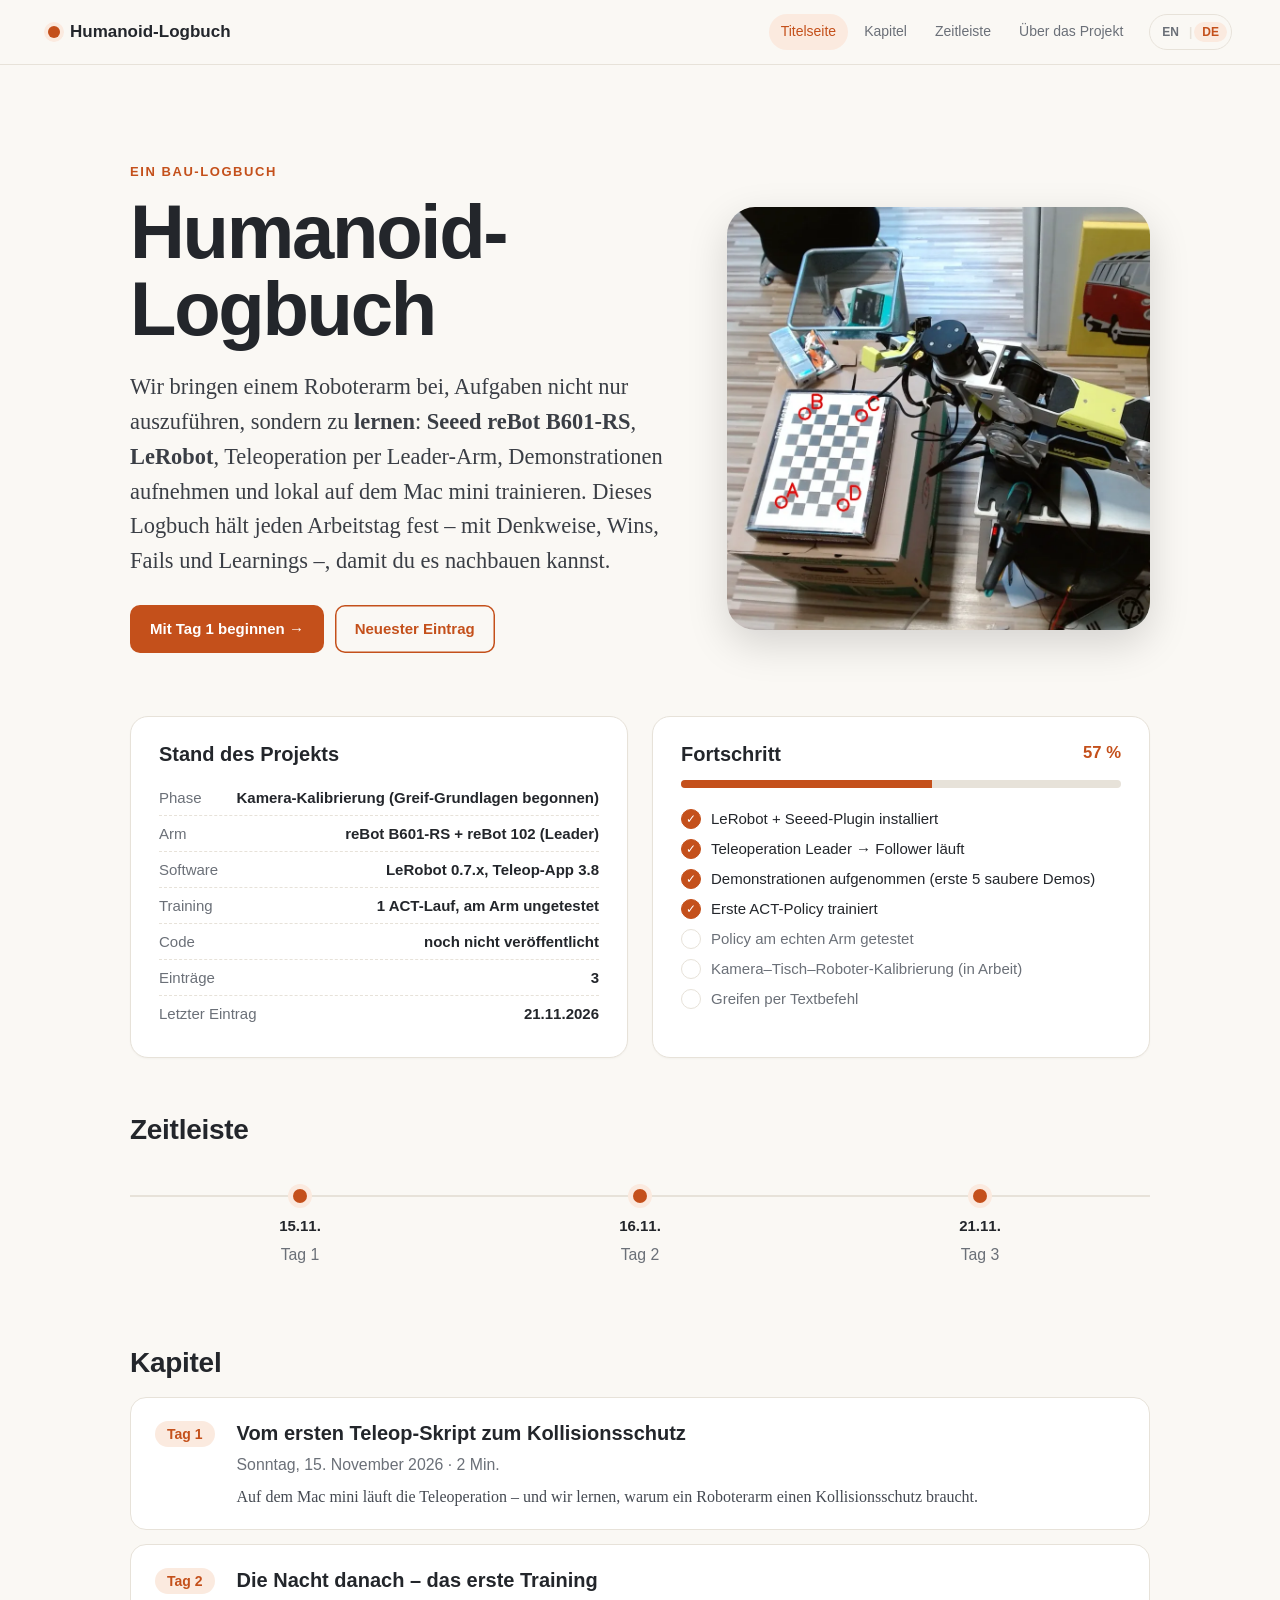
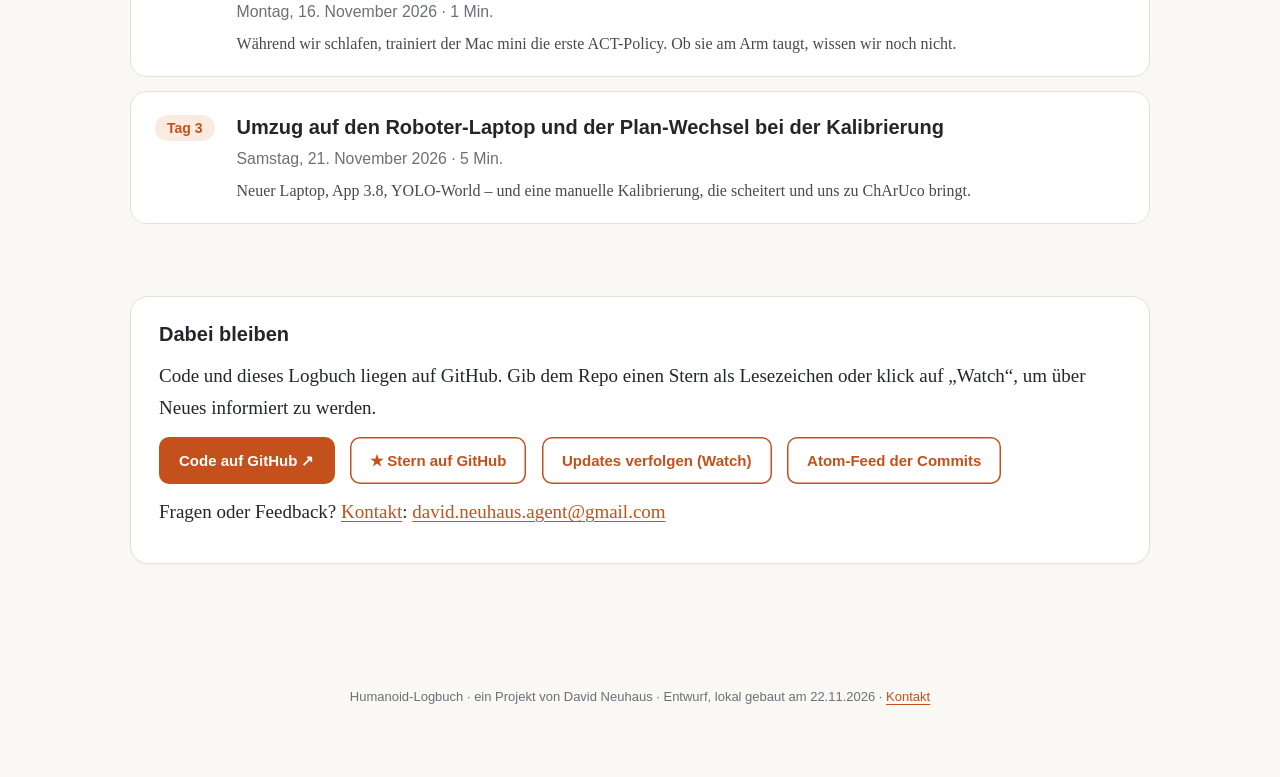
==== site/de/index.html @ b83b1837 "Go live: show repo link" ====
<!doctype html><html lang="de"><head><meta charset="utf-8"><meta name="viewport" content="width=device-width,initial-scale=1">
<title>Humanoid-Logbuch</title><meta name="description" content="Wir bringen einem Roboterarm bei, Aufgaben nicht nur auszuführen, sondern zu **lernen**: **Seeed reBot B601-RS**, **LeRobot**, Teleoperation per Leader-Arm, Demonstrationen aufnehmen und lokal auf dem Mac mini trainieren. Dieses Logbuch hält jeden Arbeitstag fest – mit Denkweise, Wins, Fails und Learnings –, damit du es nachbauen kannst."><link rel="stylesheet" href="../assets/style.css"></head>
<body><header class="top"><a class="brand" href="index.html"><span class="dot"></span>Humanoid-Logbuch</a><nav><a href="index.html" class=on>Titelseite</a><a href="index.html#kapitel">Kapitel</a><a href="index.html#zeitleiste">Zeitleiste</a><a href="about.html">Über das Projekt</a><span class="lang"><a href="../index.html" hreflang="en" lang="en">EN</a><i>|</i><a href="index.html" class=on hreflang="de" lang="de">DE</a></span></nav></header>
<main><section class="cover"><div class="cover-text"><p class="kicker">Ein Bau-Logbuch</p><h1>Humanoid-Logbuch</h1><p class="lede">Wir bringen einem Roboterarm bei, Aufgaben nicht nur auszuführen, sondern zu <strong>lernen</strong>: <strong>Seeed reBot B601-RS</strong>, <strong>LeRobot</strong>, Teleoperation per Leader-Arm, Demonstrationen aufnehmen und lokal auf dem Mac mini trainieren. Dieses Logbuch hält jeden Arbeitstag fest – mit Denkweise, Wins, Fails und Learnings –, damit du es nachbauen kannst.</p><p class="cta"><a class="btn" href="tag/2026-11-15.html">Mit Tag 1 beginnen →</a> <a class="btn ghost" href="tag/2026-11-21.html">Neuester Eintrag</a></p></div><div class="cover-img"><img src="../media/cover.webp" alt=""></div></section>
<section class="wrap"><div class="grid2"><div class="card stand"><h2>Stand des Projekts</h2><ul class="facts"><li><span>Phase</span><strong>Kamera-Kalibrierung (Greif-Grundlagen begonnen)</strong></li><li><span>Arm</span><strong>reBot B601-RS + reBot 102 (Leader)</strong></li><li><span>Software</span><strong>LeRobot 0.7.x, Teleop-App 3.8</strong></li><li><span>Training</span><strong>1 ACT-Lauf, am Arm ungetestet</strong></li><li><span>Code</span><strong>noch nicht veröffentlicht</strong></li><li><span>Einträge</span><strong>3</strong></li><li><span>Letzter Eintrag</span><strong>21.11.2026</strong></li></ul></div>
<div class="card"><h2>Fortschritt <small>57 %</small></h2><div class="bar"><i style="width:57%"></i></div><ul class="ms"><li class="done"><span class="chk">✓</span>LeRobot + Seeed-Plugin installiert</li><li class="done"><span class="chk">✓</span>Teleoperation Leader → Follower läuft</li><li class="done"><span class="chk">✓</span>Demonstrationen aufgenommen (erste 5 saubere Demos)</li><li class="done"><span class="chk">✓</span>Erste ACT-Policy trainiert</li><li class=""><span class="chk"></span>Policy am echten Arm getestet</li><li class=""><span class="chk"></span>Kamera–Tisch–Roboter-Kalibrierung (in Arbeit)</li><li class=""><span class="chk"></span>Greifen per Textbefehl</li></ul></div></div>
<h2 id="zeitleiste" class="sh">Zeitleiste</h2><div class="timeline"><a class="node" href="tag/2026-11-15.html"><span class="d"></span><b>15.11.</b><small>Tag 1</small></a><a class="node" href="tag/2026-11-16.html"><span class="d"></span><b>16.11.</b><small>Tag 2</small></a><a class="node" href="tag/2026-11-21.html"><span class="d"></span><b>21.11.</b><small>Tag 3</small></a></div>
<h2 id="kapitel" class="sh">Kapitel</h2><ol class="chapters"><li><a href="tag/2026-11-15.html"><span class="no">Tag 1</span><span class="ct"><strong>Vom ersten Teleop-Skript zum Kollisionsschutz</strong><small>Sonntag, 15. November 2026 · 2 Min.</small><span class="sum">Auf dem Mac mini läuft die Teleoperation – und wir lernen, warum ein Roboterarm einen Kollisionsschutz braucht.</span></span></a></li><li><a href="tag/2026-11-16.html"><span class="no">Tag 2</span><span class="ct"><strong>Die Nacht danach – das erste Training</strong><small>Montag, 16. November 2026 · 1 Min.</small><span class="sum">Während wir schlafen, trainiert der Mac mini die erste ACT-Policy. Ob sie am Arm taugt, wissen wir noch nicht.</span></span></a></li><li><a href="tag/2026-11-21.html"><span class="no">Tag 3</span><span class="ct"><strong>Umzug auf den Roboter-Laptop und der Plan-Wechsel bei der Kalibrierung</strong><small>Samstag, 21. November 2026 · 5 Min.</small><span class="sum">Neuer Laptop, App 3.8, YOLO-World – und eine manuelle Kalibrierung, die scheitert und uns zu ChArUco bringt.</span></span></a></li></ol></section></main>
<section class="wrap follow"><div class="card"><h2>Dabei bleiben</h2><p>Code und dieses Logbuch liegen auf GitHub. Gib dem Repo einen Stern als Lesezeichen oder klick auf „Watch“, um über Neues informiert zu werden.</p><p class="code-links"><a class="btn" href="https://github.com/davidneuhaus/rebot-B601-RS">Code auf GitHub ↗</a> <a class="btn ghost" href="https://github.com/davidneuhaus/rebot-B601-RS/stargazers">★ Stern auf GitHub</a> <a class="btn ghost" href="https://github.com/davidneuhaus/rebot-B601-RS/subscription">Updates verfolgen (Watch)</a> <a class="btn ghost" href="https://github.com/davidneuhaus/rebot-B601-RS/commits/main.atom">Atom-Feed der Commits</a></p><p class="contact">Fragen oder Feedback? <a href="mailto:david.neuhaus.agent@gmail.com">Kontakt</a>: <a href="mailto:david.neuhaus.agent@gmail.com">david.neuhaus.agent@gmail.com</a></p></div></section>
<footer><p>Humanoid-Logbuch · ein Projekt von David Neuhaus · Entwurf, lokal gebaut am 22.11.2026 · <a href="mailto:david.neuhaus.agent@gmail.com">Kontakt</a></p></footer>
<script src="../assets/app.js"></script></body></html>
---- site/assets/style.css ----
:root{--bg:#faf8f4;--paper:#fff;--ink:#23262b;--mute:#6b7078;--line:#e7e2d9;--accent:#c4501b;--accent2:#fbeadf;--serif:Charter,"Bitstream Charter","Sitka Text",Cambria,"Iowan Old Style",Georgia,serif;--sans:-apple-system,BlinkMacSystemFont,"Segoe UI",Inter,Roboto,"Helvetica Neue",Arial,sans-serif;--mono:ui-monospace,SFMono-Regular,Menlo,Consolas,monospace}
*{box-sizing:border-box}html{scroll-behavior:smooth}
body{margin:0;background:var(--bg);color:var(--ink);font:19px/1.7 var(--serif);-webkit-font-smoothing:antialiased}
a{color:var(--accent);text-underline-offset:3px}
h1,h2,h3,.kicker,nav,.btn,small,.meta{font-family:var(--sans)}
.top{position:sticky;top:0;z-index:5;display:flex;justify-content:space-between;align-items:center;gap:16px;flex-wrap:wrap;padding:14px clamp(16px,4vw,48px);background:rgba(250,248,244,.9);backdrop-filter:blur(8px);border-bottom:1px solid var(--line)}
.brand{font:700 17px var(--sans);color:var(--ink);text-decoration:none;display:flex;align-items:center;gap:10px}
.dot{width:12px;height:12px;border-radius:50%;background:var(--accent);box-shadow:0 0 0 4px var(--accent2)}
.top nav{display:flex;gap:4px;flex-wrap:wrap}.top nav a{font-size:14px;color:var(--mute);text-decoration:none;padding:6px 12px;border-radius:99px}
.top nav a:hover,.top nav a.on{background:var(--accent2);color:var(--accent)}
.kicker{font-size:13px;letter-spacing:.12em;text-transform:uppercase;color:var(--accent);font-weight:600;margin:0 0 10px}
.lede{font-size:1.18em;color:#3a3e45;line-height:1.55}
.btn{display:inline-block;background:var(--accent);color:#fff;text-decoration:none;font-weight:600;font-size:15px;padding:11px 20px;border-radius:10px;margin:4px 6px 4px 0;transition:transform .15s}
.btn:hover{transform:translateY(-1px)}.btn.ghost{background:transparent;color:var(--accent);box-shadow:inset 0 0 0 1.5px var(--accent)}
.cover{max-width:1100px;margin:0 auto;padding:clamp(40px,8vw,96px) clamp(16px,4vw,40px) 40px;display:grid;grid-template-columns:1.3fr 1fr;gap:48px;align-items:center}
.cover h1{font-size:clamp(42px,7vw,76px);line-height:1.02;margin:0 0 20px;letter-spacing:-.03em}
.cover-art{color:var(--accent);background:var(--accent2);border-radius:28px;aspect-ratio:1;display:grid;place-items:center;padding:12%}.cover-art svg{width:100%}
.cover-img img{width:100%;border-radius:28px;display:block}
.wrap{max-width:1100px;margin:0 auto;padding:0 clamp(16px,4vw,40px) 40px}.narrow{max-width:740px}
.grid2{display:grid;grid-template-columns:1fr 1fr;gap:24px}
.card{background:var(--paper);border:1px solid var(--line);border-radius:18px;padding:26px 28px;box-shadow:0 1px 2px rgba(0,0,0,.03)}
.card h2{font:700 20px var(--sans);margin:0 0 14px;display:flex;justify-content:space-between}.card h2 small{color:var(--accent)}
.facts{list-style:none;margin:0;padding:0}.facts li{display:flex;justify-content:space-between;gap:16px;padding:9px 0;border-bottom:1px dashed var(--line);font:15px var(--sans)}.facts li:last-child{border:0}.facts span{color:var(--mute)}
.bar{height:8px;background:var(--line);border-radius:9px;overflow:hidden}.bar i{display:block;height:100%;background:var(--accent)}
.ms{list-style:none;padding:0;margin:16px 0 0;font:15px var(--sans)}.ms li{display:flex;gap:10px;align-items:center;padding:5px 0;color:var(--mute)}.ms li.done{color:var(--ink)}
.chk{width:20px;height:20px;border-radius:50%;border:1.5px solid var(--line);display:grid;place-items:center;font-size:12px;color:#fff;flex:none}.done .chk{background:var(--accent);border-color:var(--accent)}
.sh{font:700 28px var(--sans);letter-spacing:-.01em;margin:56px 0 18px}
.timeline{display:flex;gap:0;overflow-x:auto;padding:12px 0 20px;position:relative}
.node{flex:1 0 110px;text-align:center;text-decoration:none;color:var(--ink);position:relative;font-family:var(--sans)}
.node:before{content:"";position:absolute;top:19px;left:0;right:0;height:2px;background:var(--line)}
.node .d{display:block;width:14px;height:14px;border-radius:50%;background:var(--accent);margin:13px auto 10px;position:relative;box-shadow:0 0 0 5px var(--accent2)}
.node b{display:block;font-size:15px}.node small{color:var(--mute)}
.chapters{list-style:none;padding:0;margin:0;display:grid;gap:14px}
.chapters a{display:flex;gap:22px;align-items:flex-start;background:var(--paper);border:1px solid var(--line);border-radius:16px;padding:20px 24px;text-decoration:none;color:var(--ink);transition:.15s}
.chapters a:hover{border-color:var(--accent);transform:translateX(3px)}
.no{font:700 14px var(--sans);color:var(--accent);background:var(--accent2);padding:5px 12px;border-radius:99px;white-space:nowrap;margin-top:3px}
.ct{display:block}.ct strong{font:700 20px var(--sans)}.ct small{display:block;color:var(--mute);margin:2px 0 6px}.sum{display:block;color:#454a52;font-size:16px;line-height:1.5}
.tag{font:600 11px var(--sans);text-transform:uppercase;letter-spacing:.08em;background:#fff3c4;color:#8a6a00;padding:2px 8px;border-radius:6px;margin-left:10px;font-style:normal;vertical-align:middle}
.entry{max-width:740px;margin:0 auto;padding:clamp(32px,6vw,72px) clamp(16px,4vw,24px) 40px}
.entry-head h1{font-size:clamp(32px,5vw,48px);line-height:1.1;letter-spacing:-.02em;margin:0 0 14px}
.meta{color:var(--mute);font-size:14px}
.ph-banner{background:#fff3c4;border:1px solid #ecd98a;color:#6e5500;border-radius:12px;padding:12px 16px;font:14px var(--sans);margin:16px 0}
.sec{margin-top:44px}.sec h2{font:700 22px var(--sans);display:flex;align-items:center;gap:12px;margin:0 0 12px;padding-bottom:10px;border-bottom:2px solid var(--line)}
.ico{display:grid;place-items:center;width:34px;height:34px;border-radius:10px;background:var(--accent2);font-size:16px;font-family:var(--mono);color:var(--accent)}
.sec-wins h2{border-color:#bfe3c8}.sec-wins .ico{background:#e2f4e7}.sec-fails h2{border-color:#f2c4c0}.sec-fails .ico{background:#fbe5e3}
.sec ul,.sec ol{padding-left:1.3em}.sec li{margin:.3em 0}
blockquote{margin:1.2em 0;padding:.2em 1.2em;border-left:4px solid var(--accent);background:var(--accent2);border-radius:0 12px 12px 0}
code{font:.85em var(--mono);background:#f0ece4;padding:2px 6px;border-radius:5px}
figure{margin:1.8em -60px;text-align:center}figure img,figure video{width:100%;display:block;border-radius:14px;background:#eee;box-shadow:0 8px 28px rgba(0,0,0,.1)}
figcaption{font:italic 14px/1.4 var(--sans);color:var(--mute);margin-top:10px;padding:0 60px}
.pager{display:grid;grid-template-columns:1fr 1fr;gap:16px;margin-top:64px;border-top:1px solid var(--line);padding-top:28px}
.pager a{display:block;background:var(--paper);border:1px solid var(--line);border-radius:14px;padding:16px 20px;text-decoration:none;color:var(--ink);font-family:var(--sans)}
.pager a:hover{border-color:var(--accent)}.pager small{display:block;color:var(--accent);margin-bottom:4px}.pager .next{text-align:right}.pager span{font-weight:600}
footer{text-align:center;color:var(--mute);font:13px var(--sans);padding:40px 16px 60px}
@media(max-width:860px){.cover,.grid2{grid-template-columns:1fr}.cover-art{max-width:260px}figure{margin-left:0;margin-right:0}figcaption{padding:0}.chapters a{flex-direction:column;gap:10px}body{font-size:18px}}
.cover-img img{aspect-ratio:1;object-fit:cover;box-shadow:0 14px 40px rgba(0,0,0,.15)}
.code-note{background:#f3f0e9;border-radius:12px;padding:12px 16px;font:15px var(--sans);color:var(--mute)}
.code-note span{display:inline-block;font:600 11px var(--sans);text-transform:uppercase;letter-spacing:.08em;background:var(--line);color:var(--ink);padding:2px 8px;border-radius:6px;margin-right:8px}
.soon{margin:1.6em 0;padding:18px;border:1.5px dashed var(--line);border-radius:14px;text-align:center;font:italic 14px var(--sans);color:var(--mute);background:rgba(255,255,255,.5)}
.soon:before{content:"▶ ";color:var(--accent);font-style:normal}
figure.small{max-width:380px;margin-left:auto;margin-right:auto}
.lang{display:inline-flex;align-items:center;gap:2px;margin-left:10px;font:600 12px var(--sans);border:1px solid var(--line);border-radius:99px;padding:2px 4px}.lang i{color:var(--line);font-style:normal}
.top nav .lang a{padding:3px 8px;font-size:12px}
.follow{margin:2rem auto}.follow .card p{margin:.5rem 0}.follow .code-links{display:flex;flex-wrap:wrap;gap:.6rem}
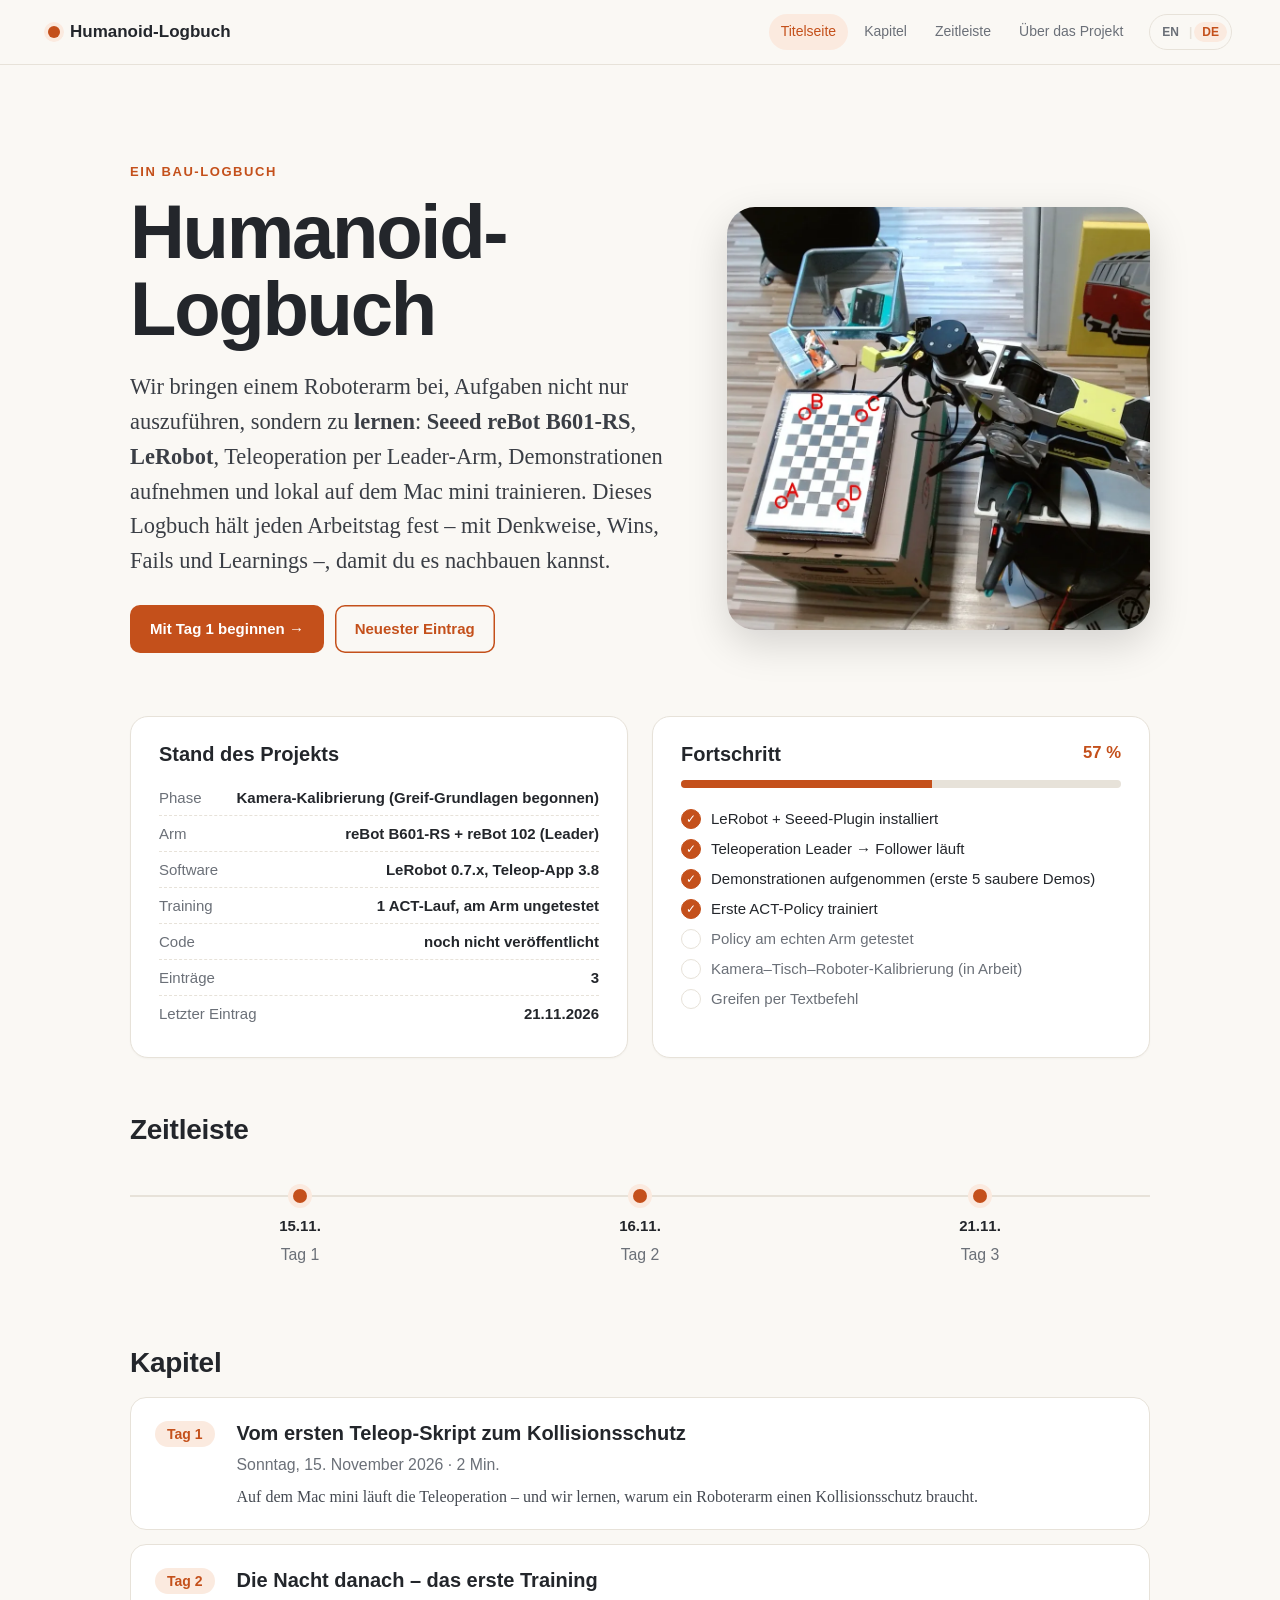
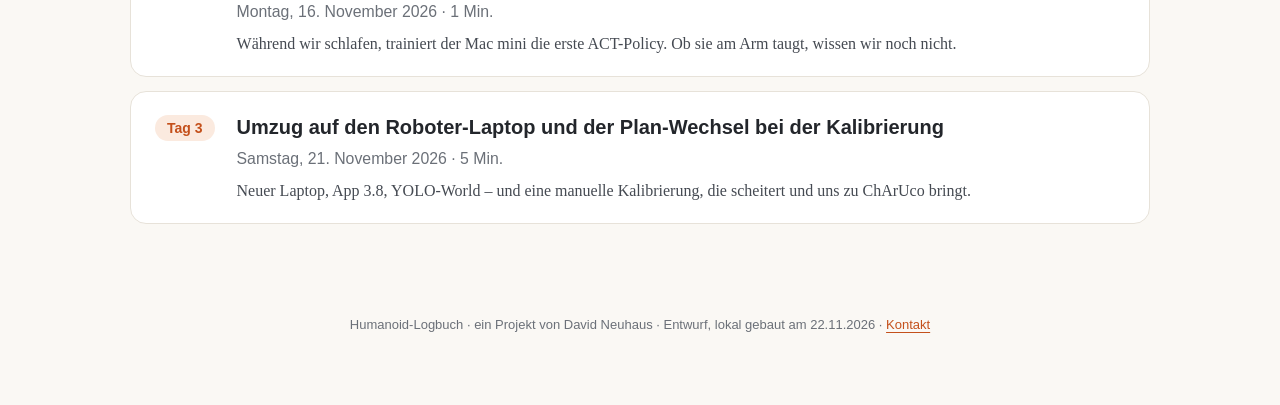
==== commit 6dad226c: "About: China Grand Challenge story; repo link hidden again (private)" ====
--- a/site/de/index.html
+++ b/site/de/index.html
@@ -6,6 +6,6 @@
 <div class="card"><h2>Fortschritt <small>57 %</small></h2><div class="bar"><i style="width:57%"></i></div><ul class="ms"><li class="done"><span class="chk">✓</span>LeRobot + Seeed-Plugin installiert</li><li class="done"><span class="chk">✓</span>Teleoperation Leader → Follower läuft</li><li class="done"><span class="chk">✓</span>Demonstrationen aufgenommen (erste 5 saubere Demos)</li><li class="done"><span class="chk">✓</span>Erste ACT-Policy trainiert</li><li class=""><span class="chk"></span>Policy am echten Arm getestet</li><li class=""><span class="chk"></span>Kamera–Tisch–Roboter-Kalibrierung (in Arbeit)</li><li class=""><span class="chk"></span>Greifen per Textbefehl</li></ul></div></div>
 <h2 id="zeitleiste" class="sh">Zeitleiste</h2><div class="timeline"><a class="node" href="tag/2026-11-15.html"><span class="d"></span><b>15.11.</b><small>Tag 1</small></a><a class="node" href="tag/2026-11-16.html"><span class="d"></span><b>16.11.</b><small>Tag 2</small></a><a class="node" href="tag/2026-11-21.html"><span class="d"></span><b>21.11.</b><small>Tag 3</small></a></div>
 <h2 id="kapitel" class="sh">Kapitel</h2><ol class="chapters"><li><a href="tag/2026-11-15.html"><span class="no">Tag 1</span><span class="ct"><strong>Vom ersten Teleop-Skript zum Kollisionsschutz</strong><small>Sonntag, 15. November 2026 · 2 Min.</small><span class="sum">Auf dem Mac mini läuft die Teleoperation – und wir lernen, warum ein Roboterarm einen Kollisionsschutz braucht.</span></span></a></li><li><a href="tag/2026-11-16.html"><span class="no">Tag 2</span><span class="ct"><strong>Die Nacht danach – das erste Training</strong><small>Montag, 16. November 2026 · 1 Min.</small><span class="sum">Während wir schlafen, trainiert der Mac mini die erste ACT-Policy. Ob sie am Arm taugt, wissen wir noch nicht.</span></span></a></li><li><a href="tag/2026-11-21.html"><span class="no">Tag 3</span><span class="ct"><strong>Umzug auf den Roboter-Laptop und der Plan-Wechsel bei der Kalibrierung</strong><small>Samstag, 21. November 2026 · 5 Min.</small><span class="sum">Neuer Laptop, App 3.8, YOLO-World – und eine manuelle Kalibrierung, die scheitert und uns zu ChArUco bringt.</span></span></a></li></ol></section></main>
-<section class="wrap follow"><div class="card"><h2>Dabei bleiben</h2><p>Code und dieses Logbuch liegen auf GitHub. Gib dem Repo einen Stern als Lesezeichen oder klick auf „Watch“, um über Neues informiert zu werden.</p><p class="code-links"><a class="btn" href="https://github.com/davidneuhaus/rebot-B601-RS">Code auf GitHub ↗</a> <a class="btn ghost" href="https://github.com/davidneuhaus/rebot-B601-RS/stargazers">★ Stern auf GitHub</a> <a class="btn ghost" href="https://github.com/davidneuhaus/rebot-B601-RS/subscription">Updates verfolgen (Watch)</a> <a class="btn ghost" href="https://github.com/davidneuhaus/rebot-B601-RS/commits/main.atom">Atom-Feed der Commits</a></p><p class="contact">Fragen oder Feedback? <a href="mailto:david.neuhaus.agent@gmail.com">Kontakt</a>: <a href="mailto:david.neuhaus.agent@gmail.com">david.neuhaus.agent@gmail.com</a></p></div></section>
+
 <footer><p>Humanoid-Logbuch · ein Projekt von David Neuhaus · Entwurf, lokal gebaut am 22.11.2026 · <a href="mailto:david.neuhaus.agent@gmail.com">Kontakt</a></p></footer>
 <script src="../assets/app.js"></script></body></html>
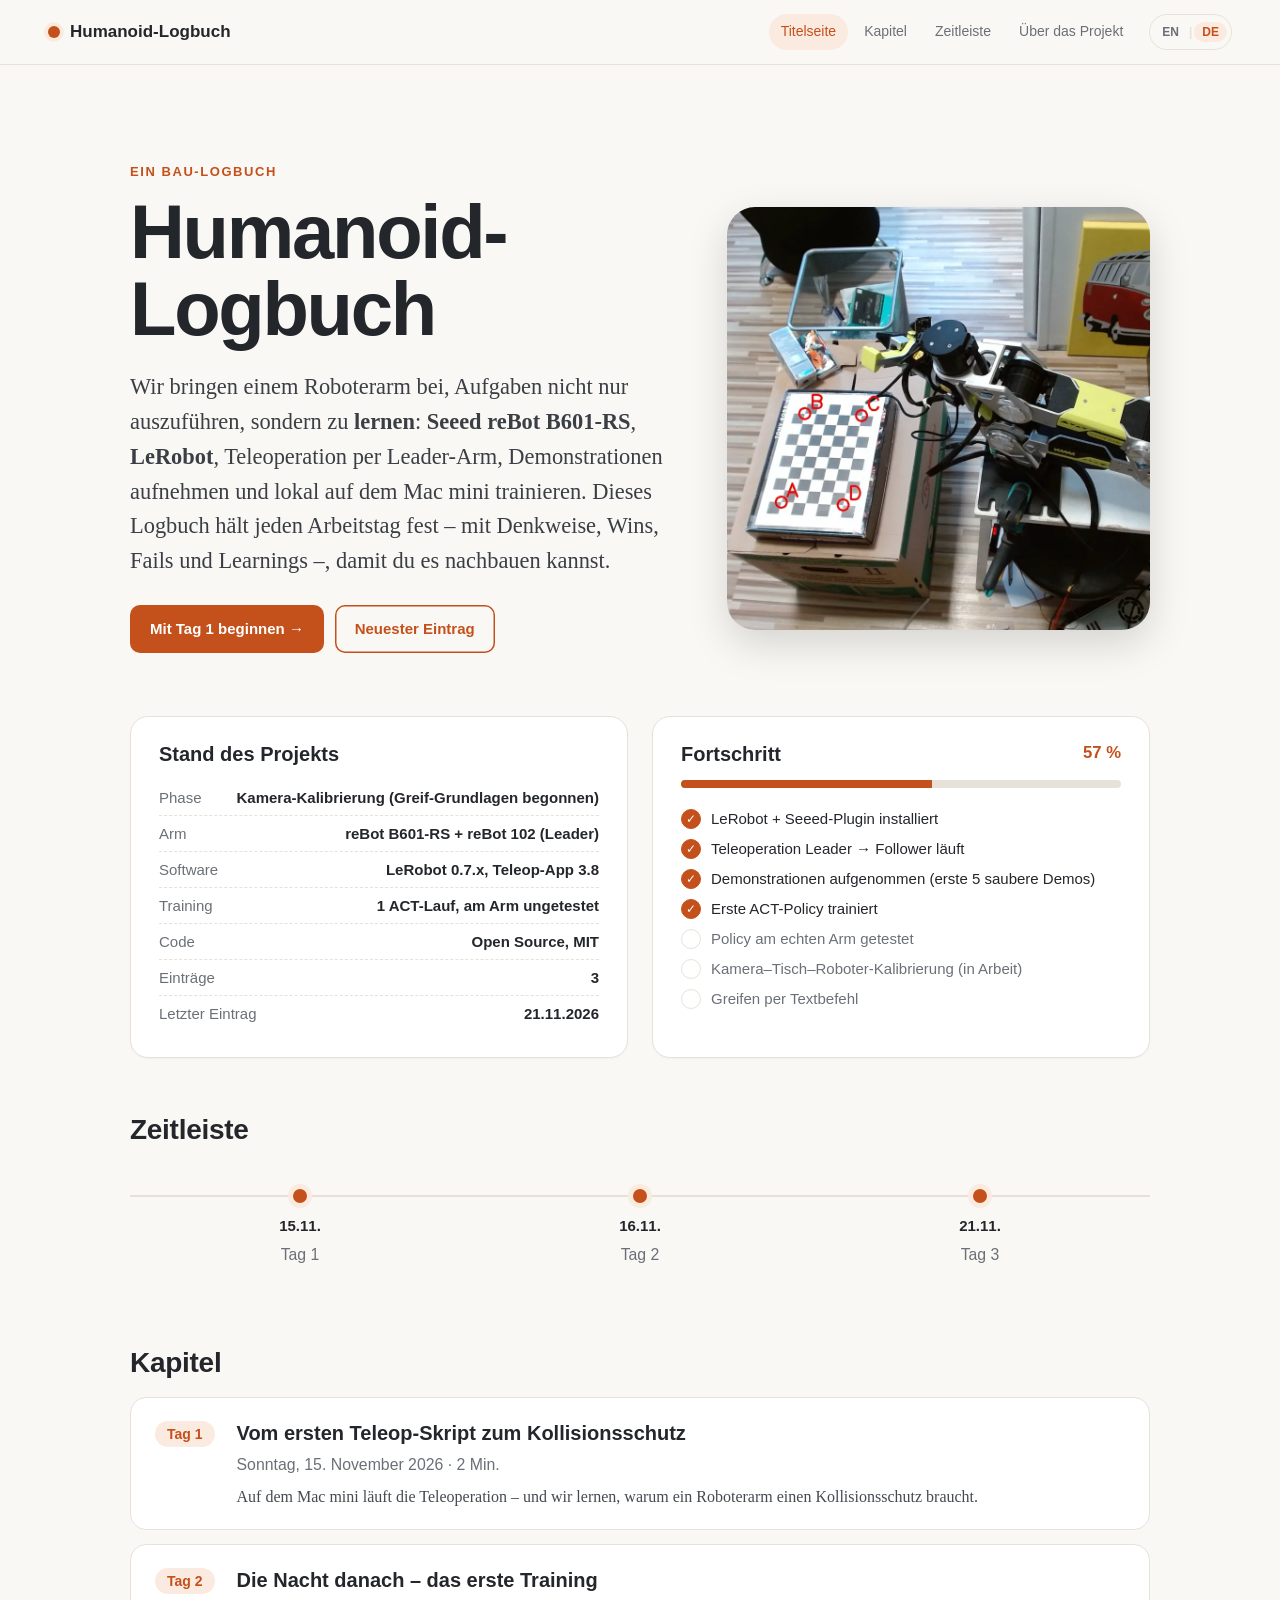
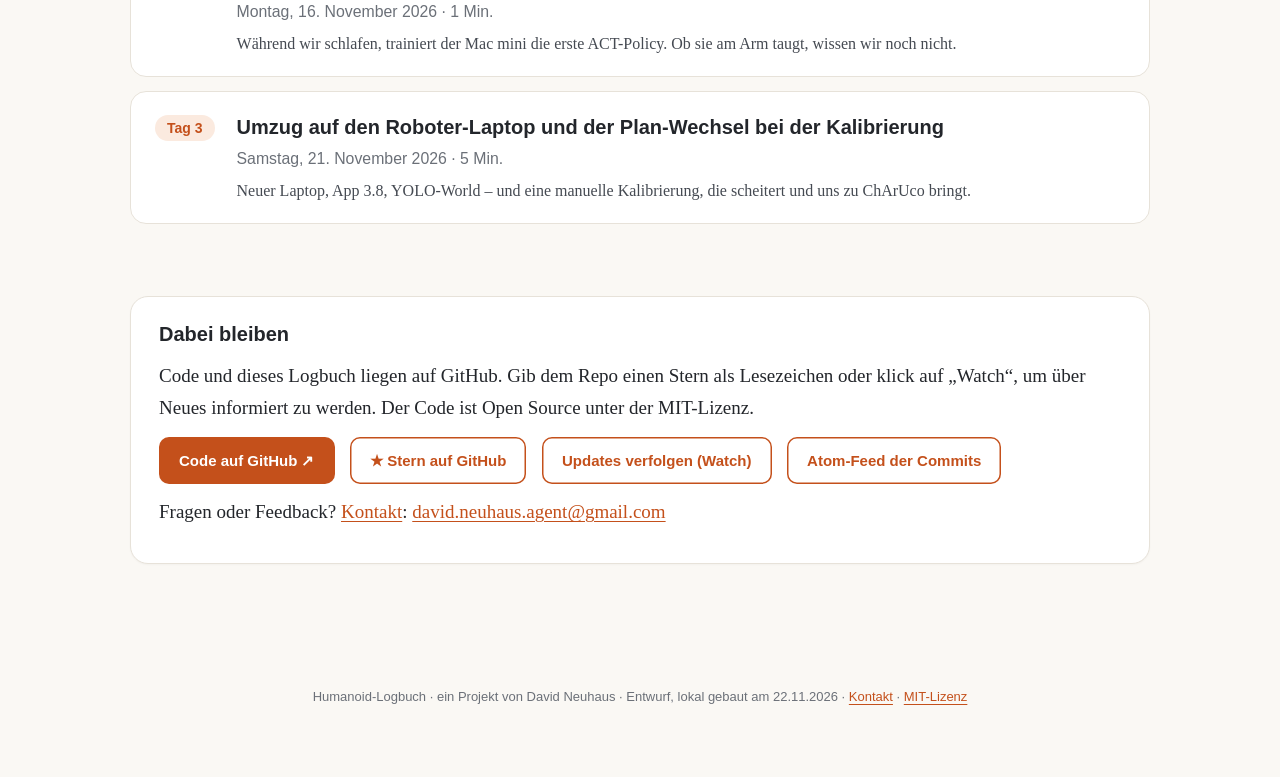
==== commit 709f65ca: "Go live: repo link, MIT license mention" ====
--- a/site/de/index.html
+++ b/site/de/index.html
@@ -2,10 +2,10 @@
 <title>Humanoid-Logbuch</title><meta name="description" content="Wir bringen einem Roboterarm bei, Aufgaben nicht nur auszuführen, sondern zu **lernen**: **Seeed reBot B601-RS**, **LeRobot**, Teleoperation per Leader-Arm, Demonstrationen aufnehmen und lokal auf dem Mac mini trainieren. Dieses Logbuch hält jeden Arbeitstag fest – mit Denkweise, Wins, Fails und Learnings –, damit du es nachbauen kannst."><link rel="stylesheet" href="../assets/style.css"></head>
 <body><header class="top"><a class="brand" href="index.html"><span class="dot"></span>Humanoid-Logbuch</a><nav><a href="index.html" class=on>Titelseite</a><a href="index.html#kapitel">Kapitel</a><a href="index.html#zeitleiste">Zeitleiste</a><a href="about.html">Über das Projekt</a><span class="lang"><a href="../index.html" hreflang="en" lang="en">EN</a><i>|</i><a href="index.html" class=on hreflang="de" lang="de">DE</a></span></nav></header>
 <main><section class="cover"><div class="cover-text"><p class="kicker">Ein Bau-Logbuch</p><h1>Humanoid-Logbuch</h1><p class="lede">Wir bringen einem Roboterarm bei, Aufgaben nicht nur auszuführen, sondern zu <strong>lernen</strong>: <strong>Seeed reBot B601-RS</strong>, <strong>LeRobot</strong>, Teleoperation per Leader-Arm, Demonstrationen aufnehmen und lokal auf dem Mac mini trainieren. Dieses Logbuch hält jeden Arbeitstag fest – mit Denkweise, Wins, Fails und Learnings –, damit du es nachbauen kannst.</p><p class="cta"><a class="btn" href="tag/2026-11-15.html">Mit Tag 1 beginnen →</a> <a class="btn ghost" href="tag/2026-11-21.html">Neuester Eintrag</a></p></div><div class="cover-img"><img src="../media/cover.webp" alt=""></div></section>
-<section class="wrap"><div class="grid2"><div class="card stand"><h2>Stand des Projekts</h2><ul class="facts"><li><span>Phase</span><strong>Kamera-Kalibrierung (Greif-Grundlagen begonnen)</strong></li><li><span>Arm</span><strong>reBot B601-RS + reBot 102 (Leader)</strong></li><li><span>Software</span><strong>LeRobot 0.7.x, Teleop-App 3.8</strong></li><li><span>Training</span><strong>1 ACT-Lauf, am Arm ungetestet</strong></li><li><span>Code</span><strong>noch nicht veröffentlicht</strong></li><li><span>Einträge</span><strong>3</strong></li><li><span>Letzter Eintrag</span><strong>21.11.2026</strong></li></ul></div>
+<section class="wrap"><div class="grid2"><div class="card stand"><h2>Stand des Projekts</h2><ul class="facts"><li><span>Phase</span><strong>Kamera-Kalibrierung (Greif-Grundlagen begonnen)</strong></li><li><span>Arm</span><strong>reBot B601-RS + reBot 102 (Leader)</strong></li><li><span>Software</span><strong>LeRobot 0.7.x, Teleop-App 3.8</strong></li><li><span>Training</span><strong>1 ACT-Lauf, am Arm ungetestet</strong></li><li><span>Code</span><strong>Open Source, MIT</strong></li><li><span>Einträge</span><strong>3</strong></li><li><span>Letzter Eintrag</span><strong>21.11.2026</strong></li></ul></div>
 <div class="card"><h2>Fortschritt <small>57 %</small></h2><div class="bar"><i style="width:57%"></i></div><ul class="ms"><li class="done"><span class="chk">✓</span>LeRobot + Seeed-Plugin installiert</li><li class="done"><span class="chk">✓</span>Teleoperation Leader → Follower läuft</li><li class="done"><span class="chk">✓</span>Demonstrationen aufgenommen (erste 5 saubere Demos)</li><li class="done"><span class="chk">✓</span>Erste ACT-Policy trainiert</li><li class=""><span class="chk"></span>Policy am echten Arm getestet</li><li class=""><span class="chk"></span>Kamera–Tisch–Roboter-Kalibrierung (in Arbeit)</li><li class=""><span class="chk"></span>Greifen per Textbefehl</li></ul></div></div>
 <h2 id="zeitleiste" class="sh">Zeitleiste</h2><div class="timeline"><a class="node" href="tag/2026-11-15.html"><span class="d"></span><b>15.11.</b><small>Tag 1</small></a><a class="node" href="tag/2026-11-16.html"><span class="d"></span><b>16.11.</b><small>Tag 2</small></a><a class="node" href="tag/2026-11-21.html"><span class="d"></span><b>21.11.</b><small>Tag 3</small></a></div>
 <h2 id="kapitel" class="sh">Kapitel</h2><ol class="chapters"><li><a href="tag/2026-11-15.html"><span class="no">Tag 1</span><span class="ct"><strong>Vom ersten Teleop-Skript zum Kollisionsschutz</strong><small>Sonntag, 15. November 2026 · 2 Min.</small><span class="sum">Auf dem Mac mini läuft die Teleoperation – und wir lernen, warum ein Roboterarm einen Kollisionsschutz braucht.</span></span></a></li><li><a href="tag/2026-11-16.html"><span class="no">Tag 2</span><span class="ct"><strong>Die Nacht danach – das erste Training</strong><small>Montag, 16. November 2026 · 1 Min.</small><span class="sum">Während wir schlafen, trainiert der Mac mini die erste ACT-Policy. Ob sie am Arm taugt, wissen wir noch nicht.</span></span></a></li><li><a href="tag/2026-11-21.html"><span class="no">Tag 3</span><span class="ct"><strong>Umzug auf den Roboter-Laptop und der Plan-Wechsel bei der Kalibrierung</strong><small>Samstag, 21. November 2026 · 5 Min.</small><span class="sum">Neuer Laptop, App 3.8, YOLO-World – und eine manuelle Kalibrierung, die scheitert und uns zu ChArUco bringt.</span></span></a></li></ol></section></main>
-
-<footer><p>Humanoid-Logbuch · ein Projekt von David Neuhaus · Entwurf, lokal gebaut am 22.11.2026 · <a href="mailto:david.neuhaus.agent@gmail.com">Kontakt</a></p></footer>
+<section class="wrap follow"><div class="card"><h2>Dabei bleiben</h2><p>Code und dieses Logbuch liegen auf GitHub. Gib dem Repo einen Stern als Lesezeichen oder klick auf „Watch“, um über Neues informiert zu werden. Der Code ist Open Source unter der MIT-Lizenz.</p><p class="code-links"><a class="btn" href="https://github.com/davidneuhaus/rebot-B601-RS">Code auf GitHub ↗</a> <a class="btn ghost" href="https://github.com/davidneuhaus/rebot-B601-RS/stargazers">★ Stern auf GitHub</a> <a class="btn ghost" href="https://github.com/davidneuhaus/rebot-B601-RS/subscription">Updates verfolgen (Watch)</a> <a class="btn ghost" href="https://github.com/davidneuhaus/rebot-B601-RS/commits/main.atom">Atom-Feed der Commits</a></p><p class="contact">Fragen oder Feedback? <a href="mailto:david.neuhaus.agent@gmail.com">Kontakt</a>: <a href="mailto:david.neuhaus.agent@gmail.com">david.neuhaus.agent@gmail.com</a></p></div></section>
+<footer><p>Humanoid-Logbuch · ein Projekt von David Neuhaus · Entwurf, lokal gebaut am 22.11.2026 · <a href="mailto:david.neuhaus.agent@gmail.com">Kontakt</a> · <a href="https://github.com/davidneuhaus/rebot-B601-RS/blob/main/LICENSE">MIT-Lizenz</a></p></footer>
 <script src="../assets/app.js"></script></body></html>
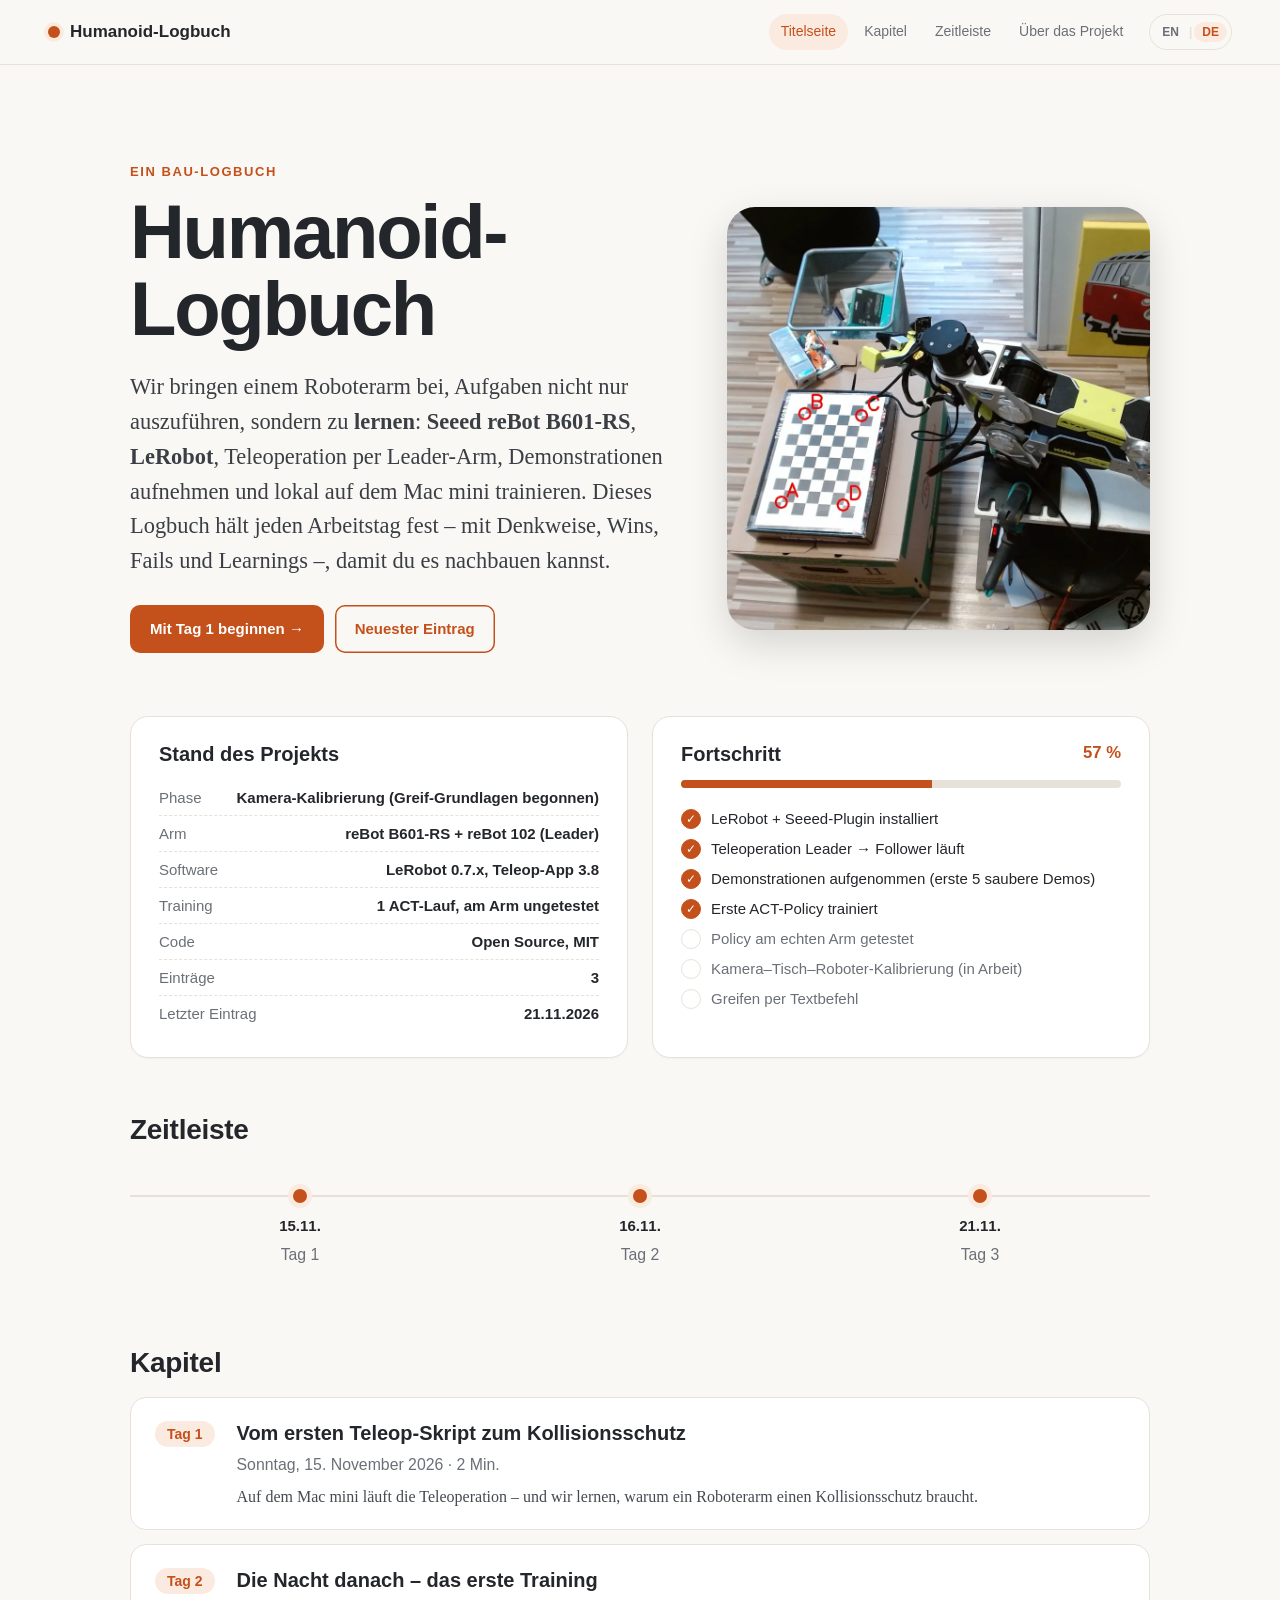
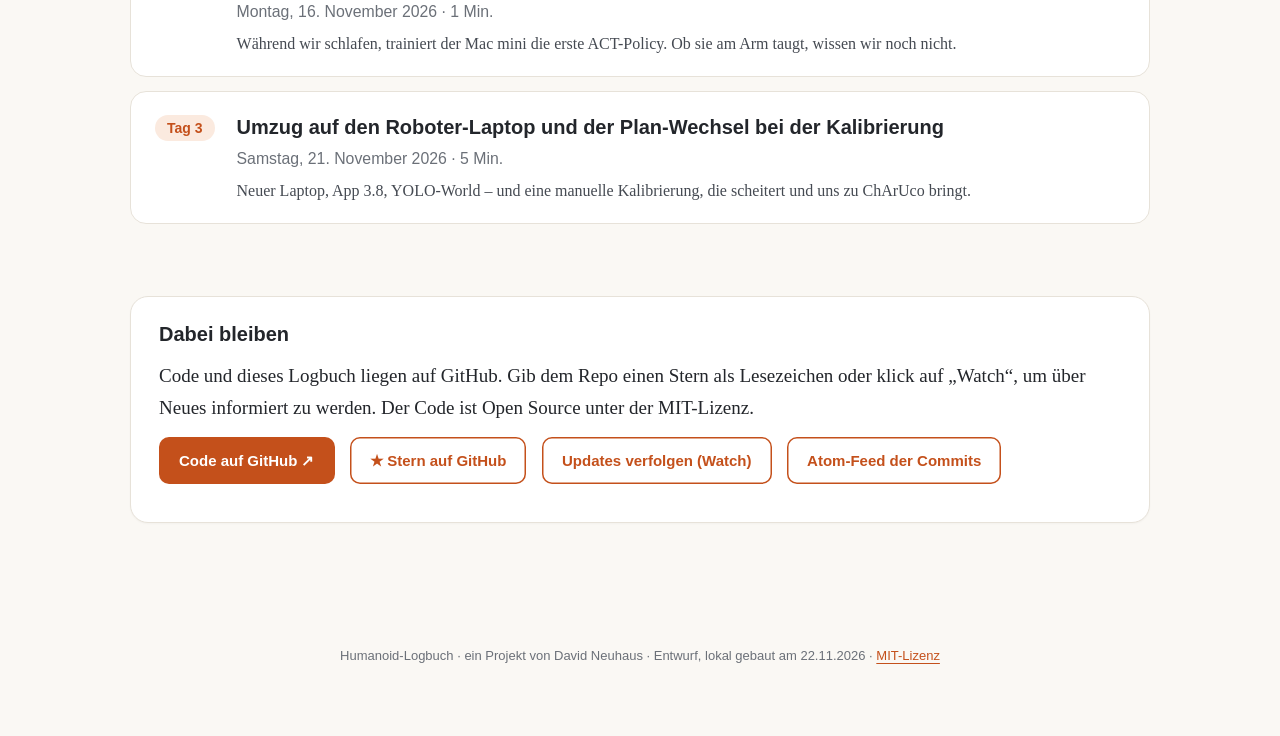
==== commit 4855164c: "Contact only on About page, obfuscated email, GitHub issues/discussions" ====
--- a/site/de/index.html
+++ b/site/de/index.html
@@ -6,6 +6,6 @@
 <div class="card"><h2>Fortschritt <small>57 %</small></h2><div class="bar"><i style="width:57%"></i></div><ul class="ms"><li class="done"><span class="chk">✓</span>LeRobot + Seeed-Plugin installiert</li><li class="done"><span class="chk">✓</span>Teleoperation Leader → Follower läuft</li><li class="done"><span class="chk">✓</span>Demonstrationen aufgenommen (erste 5 saubere Demos)</li><li class="done"><span class="chk">✓</span>Erste ACT-Policy trainiert</li><li class=""><span class="chk"></span>Policy am echten Arm getestet</li><li class=""><span class="chk"></span>Kamera–Tisch–Roboter-Kalibrierung (in Arbeit)</li><li class=""><span class="chk"></span>Greifen per Textbefehl</li></ul></div></div>
 <h2 id="zeitleiste" class="sh">Zeitleiste</h2><div class="timeline"><a class="node" href="tag/2026-11-15.html"><span class="d"></span><b>15.11.</b><small>Tag 1</small></a><a class="node" href="tag/2026-11-16.html"><span class="d"></span><b>16.11.</b><small>Tag 2</small></a><a class="node" href="tag/2026-11-21.html"><span class="d"></span><b>21.11.</b><small>Tag 3</small></a></div>
 <h2 id="kapitel" class="sh">Kapitel</h2><ol class="chapters"><li><a href="tag/2026-11-15.html"><span class="no">Tag 1</span><span class="ct"><strong>Vom ersten Teleop-Skript zum Kollisionsschutz</strong><small>Sonntag, 15. November 2026 · 2 Min.</small><span class="sum">Auf dem Mac mini läuft die Teleoperation – und wir lernen, warum ein Roboterarm einen Kollisionsschutz braucht.</span></span></a></li><li><a href="tag/2026-11-16.html"><span class="no">Tag 2</span><span class="ct"><strong>Die Nacht danach – das erste Training</strong><small>Montag, 16. November 2026 · 1 Min.</small><span class="sum">Während wir schlafen, trainiert der Mac mini die erste ACT-Policy. Ob sie am Arm taugt, wissen wir noch nicht.</span></span></a></li><li><a href="tag/2026-11-21.html"><span class="no">Tag 3</span><span class="ct"><strong>Umzug auf den Roboter-Laptop und der Plan-Wechsel bei der Kalibrierung</strong><small>Samstag, 21. November 2026 · 5 Min.</small><span class="sum">Neuer Laptop, App 3.8, YOLO-World – und eine manuelle Kalibrierung, die scheitert und uns zu ChArUco bringt.</span></span></a></li></ol></section></main>
-<section class="wrap follow"><div class="card"><h2>Dabei bleiben</h2><p>Code und dieses Logbuch liegen auf GitHub. Gib dem Repo einen Stern als Lesezeichen oder klick auf „Watch“, um über Neues informiert zu werden. Der Code ist Open Source unter der MIT-Lizenz.</p><p class="code-links"><a class="btn" href="https://github.com/davidneuhaus/rebot-B601-RS">Code auf GitHub ↗</a> <a class="btn ghost" href="https://github.com/davidneuhaus/rebot-B601-RS/stargazers">★ Stern auf GitHub</a> <a class="btn ghost" href="https://github.com/davidneuhaus/rebot-B601-RS/subscription">Updates verfolgen (Watch)</a> <a class="btn ghost" href="https://github.com/davidneuhaus/rebot-B601-RS/commits/main.atom">Atom-Feed der Commits</a></p><p class="contact">Fragen oder Feedback? <a href="mailto:david.neuhaus.agent@gmail.com">Kontakt</a>: <a href="mailto:david.neuhaus.agent@gmail.com">david.neuhaus.agent@gmail.com</a></p></div></section>
-<footer><p>Humanoid-Logbuch · ein Projekt von David Neuhaus · Entwurf, lokal gebaut am 22.11.2026 · <a href="mailto:david.neuhaus.agent@gmail.com">Kontakt</a> · <a href="https://github.com/davidneuhaus/rebot-B601-RS/blob/main/LICENSE">MIT-Lizenz</a></p></footer>
+<section class="wrap follow"><div class="card"><h2>Dabei bleiben</h2><p>Code und dieses Logbuch liegen auf GitHub. Gib dem Repo einen Stern als Lesezeichen oder klick auf „Watch“, um über Neues informiert zu werden. Der Code ist Open Source unter der MIT-Lizenz.</p><p class="code-links"><a class="btn" href="https://github.com/davidneuhaus/rebot-B601-RS">Code auf GitHub ↗</a> <a class="btn ghost" href="https://github.com/davidneuhaus/rebot-B601-RS/stargazers">★ Stern auf GitHub</a> <a class="btn ghost" href="https://github.com/davidneuhaus/rebot-B601-RS/subscription">Updates verfolgen (Watch)</a> <a class="btn ghost" href="https://github.com/davidneuhaus/rebot-B601-RS/commits/main.atom">Atom-Feed der Commits</a></p></div></section>
+<footer><p>Humanoid-Logbuch · ein Projekt von David Neuhaus · Entwurf, lokal gebaut am 22.11.2026 · <a href="https://github.com/davidneuhaus/rebot-B601-RS/blob/main/LICENSE">MIT-Lizenz</a></p></footer>
 <script src="../assets/app.js"></script></body></html>
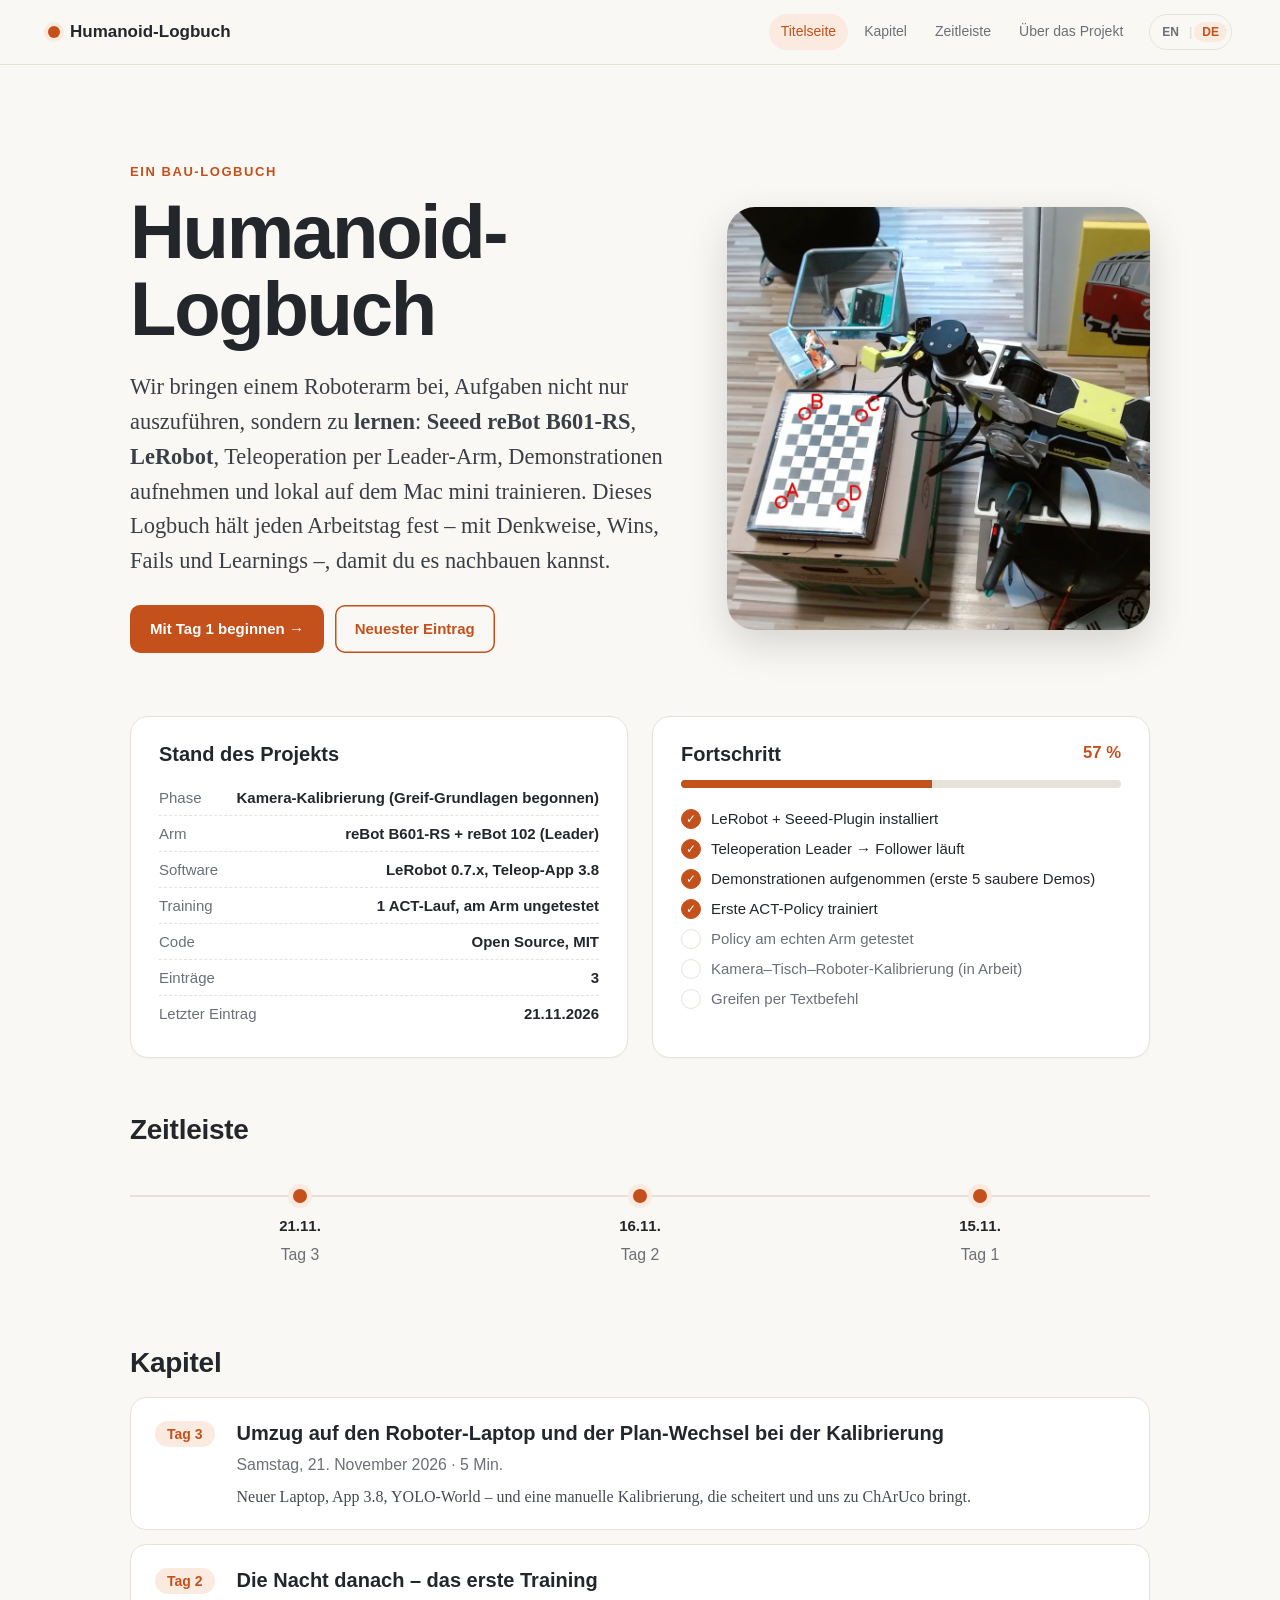
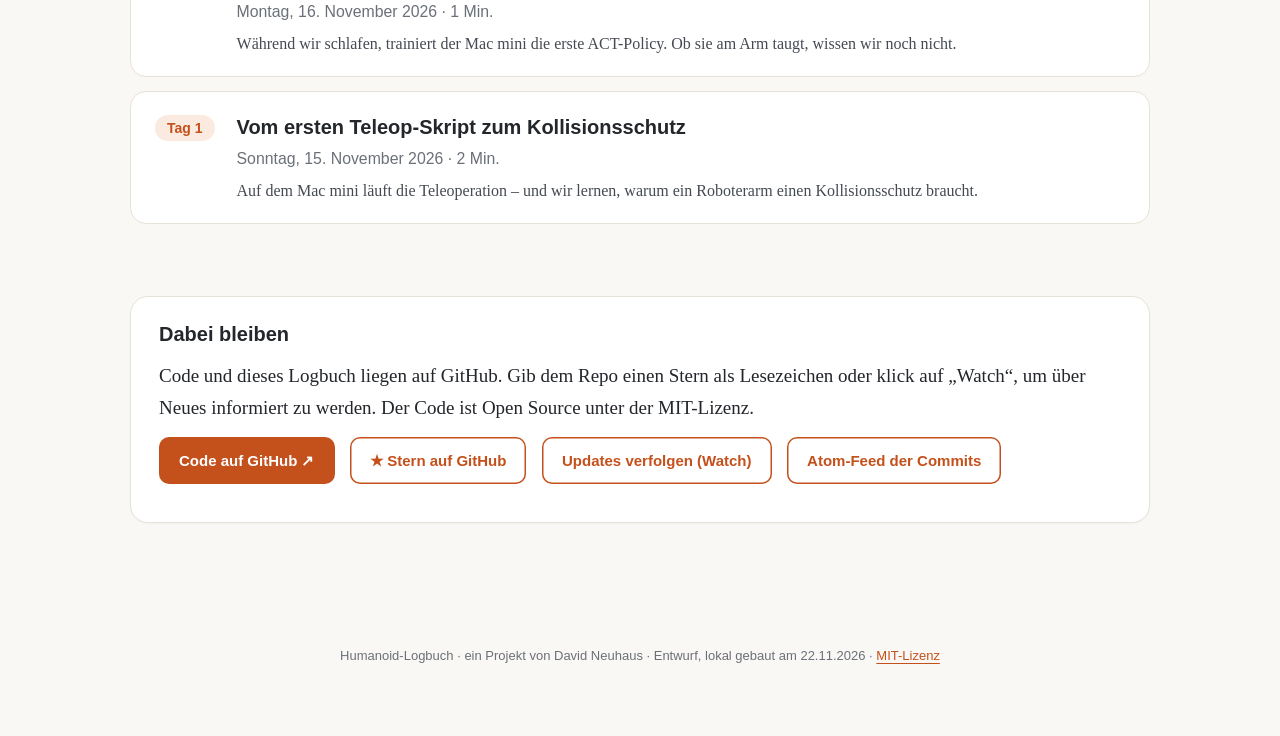
==== commit feb10425: "Newest entries first on home; older/newer pager" ====
--- a/site/de/index.html
+++ b/site/de/index.html
@@ -4,8 +4,8 @@
 <main><section class="cover"><div class="cover-text"><p class="kicker">Ein Bau-Logbuch</p><h1>Humanoid-Logbuch</h1><p class="lede">Wir bringen einem Roboterarm bei, Aufgaben nicht nur auszuführen, sondern zu <strong>lernen</strong>: <strong>Seeed reBot B601-RS</strong>, <strong>LeRobot</strong>, Teleoperation per Leader-Arm, Demonstrationen aufnehmen und lokal auf dem Mac mini trainieren. Dieses Logbuch hält jeden Arbeitstag fest – mit Denkweise, Wins, Fails und Learnings –, damit du es nachbauen kannst.</p><p class="cta"><a class="btn" href="tag/2026-11-15.html">Mit Tag 1 beginnen →</a> <a class="btn ghost" href="tag/2026-11-21.html">Neuester Eintrag</a></p></div><div class="cover-img"><img src="../media/cover.webp" alt=""></div></section>
 <section class="wrap"><div class="grid2"><div class="card stand"><h2>Stand des Projekts</h2><ul class="facts"><li><span>Phase</span><strong>Kamera-Kalibrierung (Greif-Grundlagen begonnen)</strong></li><li><span>Arm</span><strong>reBot B601-RS + reBot 102 (Leader)</strong></li><li><span>Software</span><strong>LeRobot 0.7.x, Teleop-App 3.8</strong></li><li><span>Training</span><strong>1 ACT-Lauf, am Arm ungetestet</strong></li><li><span>Code</span><strong>Open Source, MIT</strong></li><li><span>Einträge</span><strong>3</strong></li><li><span>Letzter Eintrag</span><strong>21.11.2026</strong></li></ul></div>
 <div class="card"><h2>Fortschritt <small>57 %</small></h2><div class="bar"><i style="width:57%"></i></div><ul class="ms"><li class="done"><span class="chk">✓</span>LeRobot + Seeed-Plugin installiert</li><li class="done"><span class="chk">✓</span>Teleoperation Leader → Follower läuft</li><li class="done"><span class="chk">✓</span>Demonstrationen aufgenommen (erste 5 saubere Demos)</li><li class="done"><span class="chk">✓</span>Erste ACT-Policy trainiert</li><li class=""><span class="chk"></span>Policy am echten Arm getestet</li><li class=""><span class="chk"></span>Kamera–Tisch–Roboter-Kalibrierung (in Arbeit)</li><li class=""><span class="chk"></span>Greifen per Textbefehl</li></ul></div></div>
-<h2 id="zeitleiste" class="sh">Zeitleiste</h2><div class="timeline"><a class="node" href="tag/2026-11-15.html"><span class="d"></span><b>15.11.</b><small>Tag 1</small></a><a class="node" href="tag/2026-11-16.html"><span class="d"></span><b>16.11.</b><small>Tag 2</small></a><a class="node" href="tag/2026-11-21.html"><span class="d"></span><b>21.11.</b><small>Tag 3</small></a></div>
-<h2 id="kapitel" class="sh">Kapitel</h2><ol class="chapters"><li><a href="tag/2026-11-15.html"><span class="no">Tag 1</span><span class="ct"><strong>Vom ersten Teleop-Skript zum Kollisionsschutz</strong><small>Sonntag, 15. November 2026 · 2 Min.</small><span class="sum">Auf dem Mac mini läuft die Teleoperation – und wir lernen, warum ein Roboterarm einen Kollisionsschutz braucht.</span></span></a></li><li><a href="tag/2026-11-16.html"><span class="no">Tag 2</span><span class="ct"><strong>Die Nacht danach – das erste Training</strong><small>Montag, 16. November 2026 · 1 Min.</small><span class="sum">Während wir schlafen, trainiert der Mac mini die erste ACT-Policy. Ob sie am Arm taugt, wissen wir noch nicht.</span></span></a></li><li><a href="tag/2026-11-21.html"><span class="no">Tag 3</span><span class="ct"><strong>Umzug auf den Roboter-Laptop und der Plan-Wechsel bei der Kalibrierung</strong><small>Samstag, 21. November 2026 · 5 Min.</small><span class="sum">Neuer Laptop, App 3.8, YOLO-World – und eine manuelle Kalibrierung, die scheitert und uns zu ChArUco bringt.</span></span></a></li></ol></section></main>
+<h2 id="zeitleiste" class="sh">Zeitleiste</h2><div class="timeline"><a class="node" href="tag/2026-11-21.html"><span class="d"></span><b>21.11.</b><small>Tag 3</small></a><a class="node" href="tag/2026-11-16.html"><span class="d"></span><b>16.11.</b><small>Tag 2</small></a><a class="node" href="tag/2026-11-15.html"><span class="d"></span><b>15.11.</b><small>Tag 1</small></a></div>
+<h2 id="kapitel" class="sh">Kapitel</h2><ol class="chapters"><li><a href="tag/2026-11-21.html"><span class="no">Tag 3</span><span class="ct"><strong>Umzug auf den Roboter-Laptop und der Plan-Wechsel bei der Kalibrierung</strong><small>Samstag, 21. November 2026 · 5 Min.</small><span class="sum">Neuer Laptop, App 3.8, YOLO-World – und eine manuelle Kalibrierung, die scheitert und uns zu ChArUco bringt.</span></span></a></li><li><a href="tag/2026-11-16.html"><span class="no">Tag 2</span><span class="ct"><strong>Die Nacht danach – das erste Training</strong><small>Montag, 16. November 2026 · 1 Min.</small><span class="sum">Während wir schlafen, trainiert der Mac mini die erste ACT-Policy. Ob sie am Arm taugt, wissen wir noch nicht.</span></span></a></li><li><a href="tag/2026-11-15.html"><span class="no">Tag 1</span><span class="ct"><strong>Vom ersten Teleop-Skript zum Kollisionsschutz</strong><small>Sonntag, 15. November 2026 · 2 Min.</small><span class="sum">Auf dem Mac mini läuft die Teleoperation – und wir lernen, warum ein Roboterarm einen Kollisionsschutz braucht.</span></span></a></li></ol></section></main>
 <section class="wrap follow"><div class="card"><h2>Dabei bleiben</h2><p>Code und dieses Logbuch liegen auf GitHub. Gib dem Repo einen Stern als Lesezeichen oder klick auf „Watch“, um über Neues informiert zu werden. Der Code ist Open Source unter der MIT-Lizenz.</p><p class="code-links"><a class="btn" href="https://github.com/davidneuhaus/rebot-B601-RS">Code auf GitHub ↗</a> <a class="btn ghost" href="https://github.com/davidneuhaus/rebot-B601-RS/stargazers">★ Stern auf GitHub</a> <a class="btn ghost" href="https://github.com/davidneuhaus/rebot-B601-RS/subscription">Updates verfolgen (Watch)</a> <a class="btn ghost" href="https://github.com/davidneuhaus/rebot-B601-RS/commits/main.atom">Atom-Feed der Commits</a></p></div></section>
 <footer><p>Humanoid-Logbuch · ein Projekt von David Neuhaus · Entwurf, lokal gebaut am 22.11.2026 · <a href="https://github.com/davidneuhaus/rebot-B601-RS/blob/main/LICENSE">MIT-Lizenz</a></p></footer>
 <script src="../assets/app.js"></script></body></html>
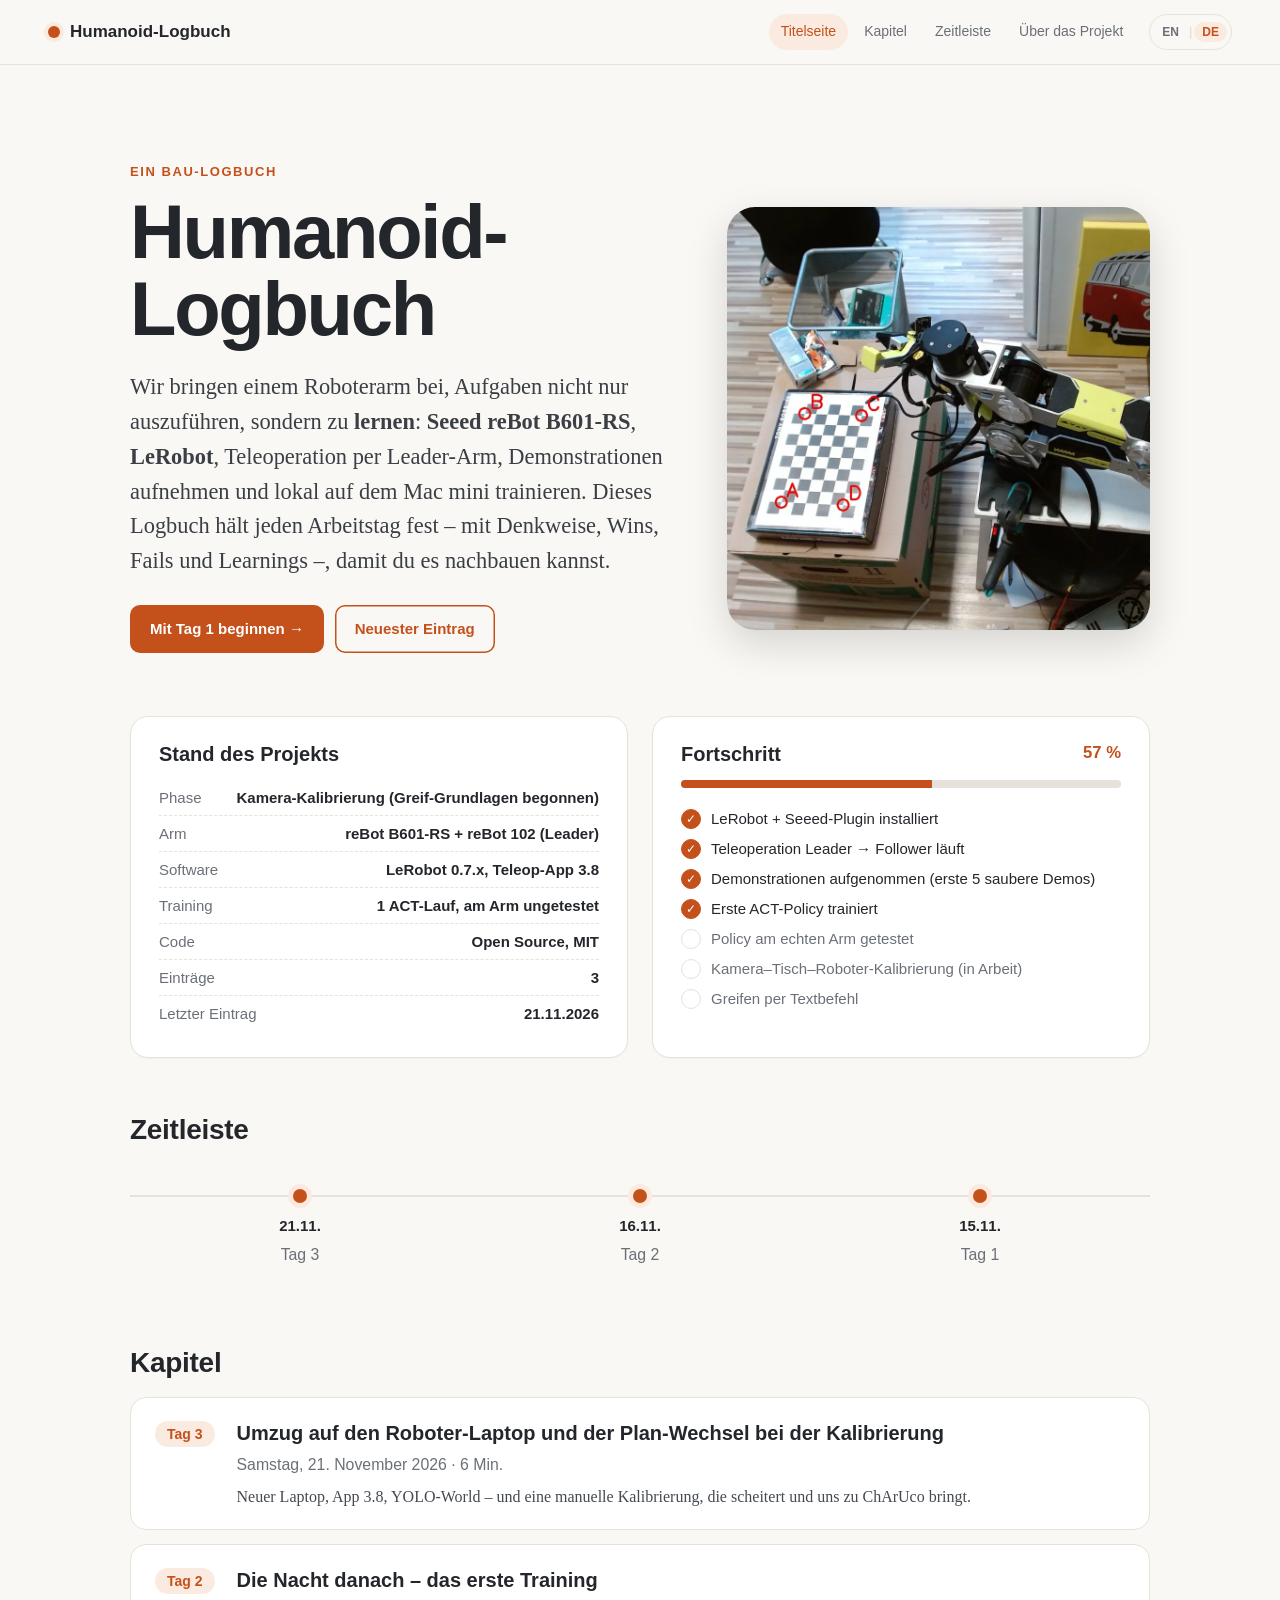
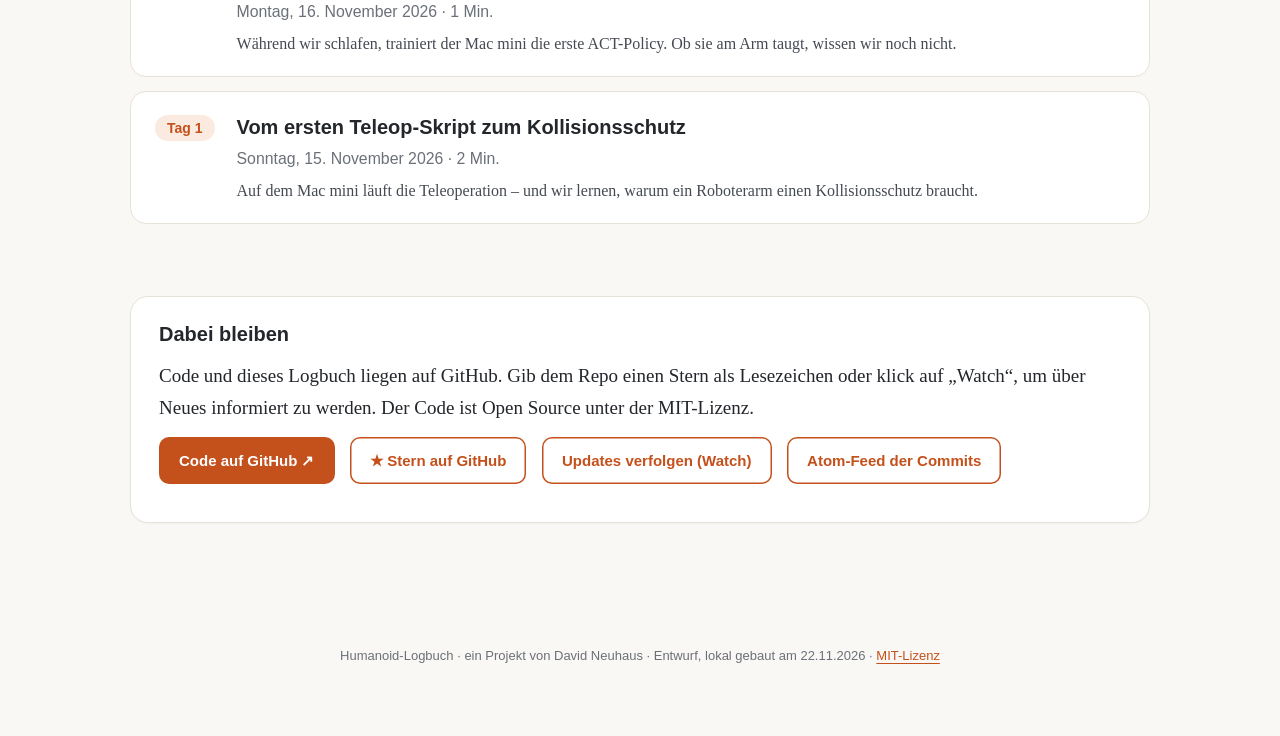
==== commit 4b8c3f86: "Log 2026-11-21: gripper camera swap note" ====
--- a/site/de/index.html
+++ b/site/de/index.html
@@ -5,7 +5,7 @@
 <section class="wrap"><div class="grid2"><div class="card stand"><h2>Stand des Projekts</h2><ul class="facts"><li><span>Phase</span><strong>Kamera-Kalibrierung (Greif-Grundlagen begonnen)</strong></li><li><span>Arm</span><strong>reBot B601-RS + reBot 102 (Leader)</strong></li><li><span>Software</span><strong>LeRobot 0.7.x, Teleop-App 3.8</strong></li><li><span>Training</span><strong>1 ACT-Lauf, am Arm ungetestet</strong></li><li><span>Code</span><strong>Open Source, MIT</strong></li><li><span>Einträge</span><strong>3</strong></li><li><span>Letzter Eintrag</span><strong>21.11.2026</strong></li></ul></div>
 <div class="card"><h2>Fortschritt <small>57 %</small></h2><div class="bar"><i style="width:57%"></i></div><ul class="ms"><li class="done"><span class="chk">✓</span>LeRobot + Seeed-Plugin installiert</li><li class="done"><span class="chk">✓</span>Teleoperation Leader → Follower läuft</li><li class="done"><span class="chk">✓</span>Demonstrationen aufgenommen (erste 5 saubere Demos)</li><li class="done"><span class="chk">✓</span>Erste ACT-Policy trainiert</li><li class=""><span class="chk"></span>Policy am echten Arm getestet</li><li class=""><span class="chk"></span>Kamera–Tisch–Roboter-Kalibrierung (in Arbeit)</li><li class=""><span class="chk"></span>Greifen per Textbefehl</li></ul></div></div>
 <h2 id="zeitleiste" class="sh">Zeitleiste</h2><div class="timeline"><a class="node" href="tag/2026-11-21.html"><span class="d"></span><b>21.11.</b><small>Tag 3</small></a><a class="node" href="tag/2026-11-16.html"><span class="d"></span><b>16.11.</b><small>Tag 2</small></a><a class="node" href="tag/2026-11-15.html"><span class="d"></span><b>15.11.</b><small>Tag 1</small></a></div>
-<h2 id="kapitel" class="sh">Kapitel</h2><ol class="chapters"><li><a href="tag/2026-11-21.html"><span class="no">Tag 3</span><span class="ct"><strong>Umzug auf den Roboter-Laptop und der Plan-Wechsel bei der Kalibrierung</strong><small>Samstag, 21. November 2026 · 5 Min.</small><span class="sum">Neuer Laptop, App 3.8, YOLO-World – und eine manuelle Kalibrierung, die scheitert und uns zu ChArUco bringt.</span></span></a></li><li><a href="tag/2026-11-16.html"><span class="no">Tag 2</span><span class="ct"><strong>Die Nacht danach – das erste Training</strong><small>Montag, 16. November 2026 · 1 Min.</small><span class="sum">Während wir schlafen, trainiert der Mac mini die erste ACT-Policy. Ob sie am Arm taugt, wissen wir noch nicht.</span></span></a></li><li><a href="tag/2026-11-15.html"><span class="no">Tag 1</span><span class="ct"><strong>Vom ersten Teleop-Skript zum Kollisionsschutz</strong><small>Sonntag, 15. November 2026 · 2 Min.</small><span class="sum">Auf dem Mac mini läuft die Teleoperation – und wir lernen, warum ein Roboterarm einen Kollisionsschutz braucht.</span></span></a></li></ol></section></main>
+<h2 id="kapitel" class="sh">Kapitel</h2><ol class="chapters"><li><a href="tag/2026-11-21.html"><span class="no">Tag 3</span><span class="ct"><strong>Umzug auf den Roboter-Laptop und der Plan-Wechsel bei der Kalibrierung</strong><small>Samstag, 21. November 2026 · 6 Min.</small><span class="sum">Neuer Laptop, App 3.8, YOLO-World – und eine manuelle Kalibrierung, die scheitert und uns zu ChArUco bringt.</span></span></a></li><li><a href="tag/2026-11-16.html"><span class="no">Tag 2</span><span class="ct"><strong>Die Nacht danach – das erste Training</strong><small>Montag, 16. November 2026 · 1 Min.</small><span class="sum">Während wir schlafen, trainiert der Mac mini die erste ACT-Policy. Ob sie am Arm taugt, wissen wir noch nicht.</span></span></a></li><li><a href="tag/2026-11-15.html"><span class="no">Tag 1</span><span class="ct"><strong>Vom ersten Teleop-Skript zum Kollisionsschutz</strong><small>Sonntag, 15. November 2026 · 2 Min.</small><span class="sum">Auf dem Mac mini läuft die Teleoperation – und wir lernen, warum ein Roboterarm einen Kollisionsschutz braucht.</span></span></a></li></ol></section></main>
 <section class="wrap follow"><div class="card"><h2>Dabei bleiben</h2><p>Code und dieses Logbuch liegen auf GitHub. Gib dem Repo einen Stern als Lesezeichen oder klick auf „Watch“, um über Neues informiert zu werden. Der Code ist Open Source unter der MIT-Lizenz.</p><p class="code-links"><a class="btn" href="https://github.com/davidneuhaus/rebot-B601-RS">Code auf GitHub ↗</a> <a class="btn ghost" href="https://github.com/davidneuhaus/rebot-B601-RS/stargazers">★ Stern auf GitHub</a> <a class="btn ghost" href="https://github.com/davidneuhaus/rebot-B601-RS/subscription">Updates verfolgen (Watch)</a> <a class="btn ghost" href="https://github.com/davidneuhaus/rebot-B601-RS/commits/main.atom">Atom-Feed der Commits</a></p></div></section>
 <footer><p>Humanoid-Logbuch · ein Projekt von David Neuhaus · Entwurf, lokal gebaut am 22.11.2026 · <a href="https://github.com/davidneuhaus/rebot-B601-RS/blob/main/LICENSE">MIT-Lizenz</a></p></footer>
 <script src="../assets/app.js"></script></body></html>
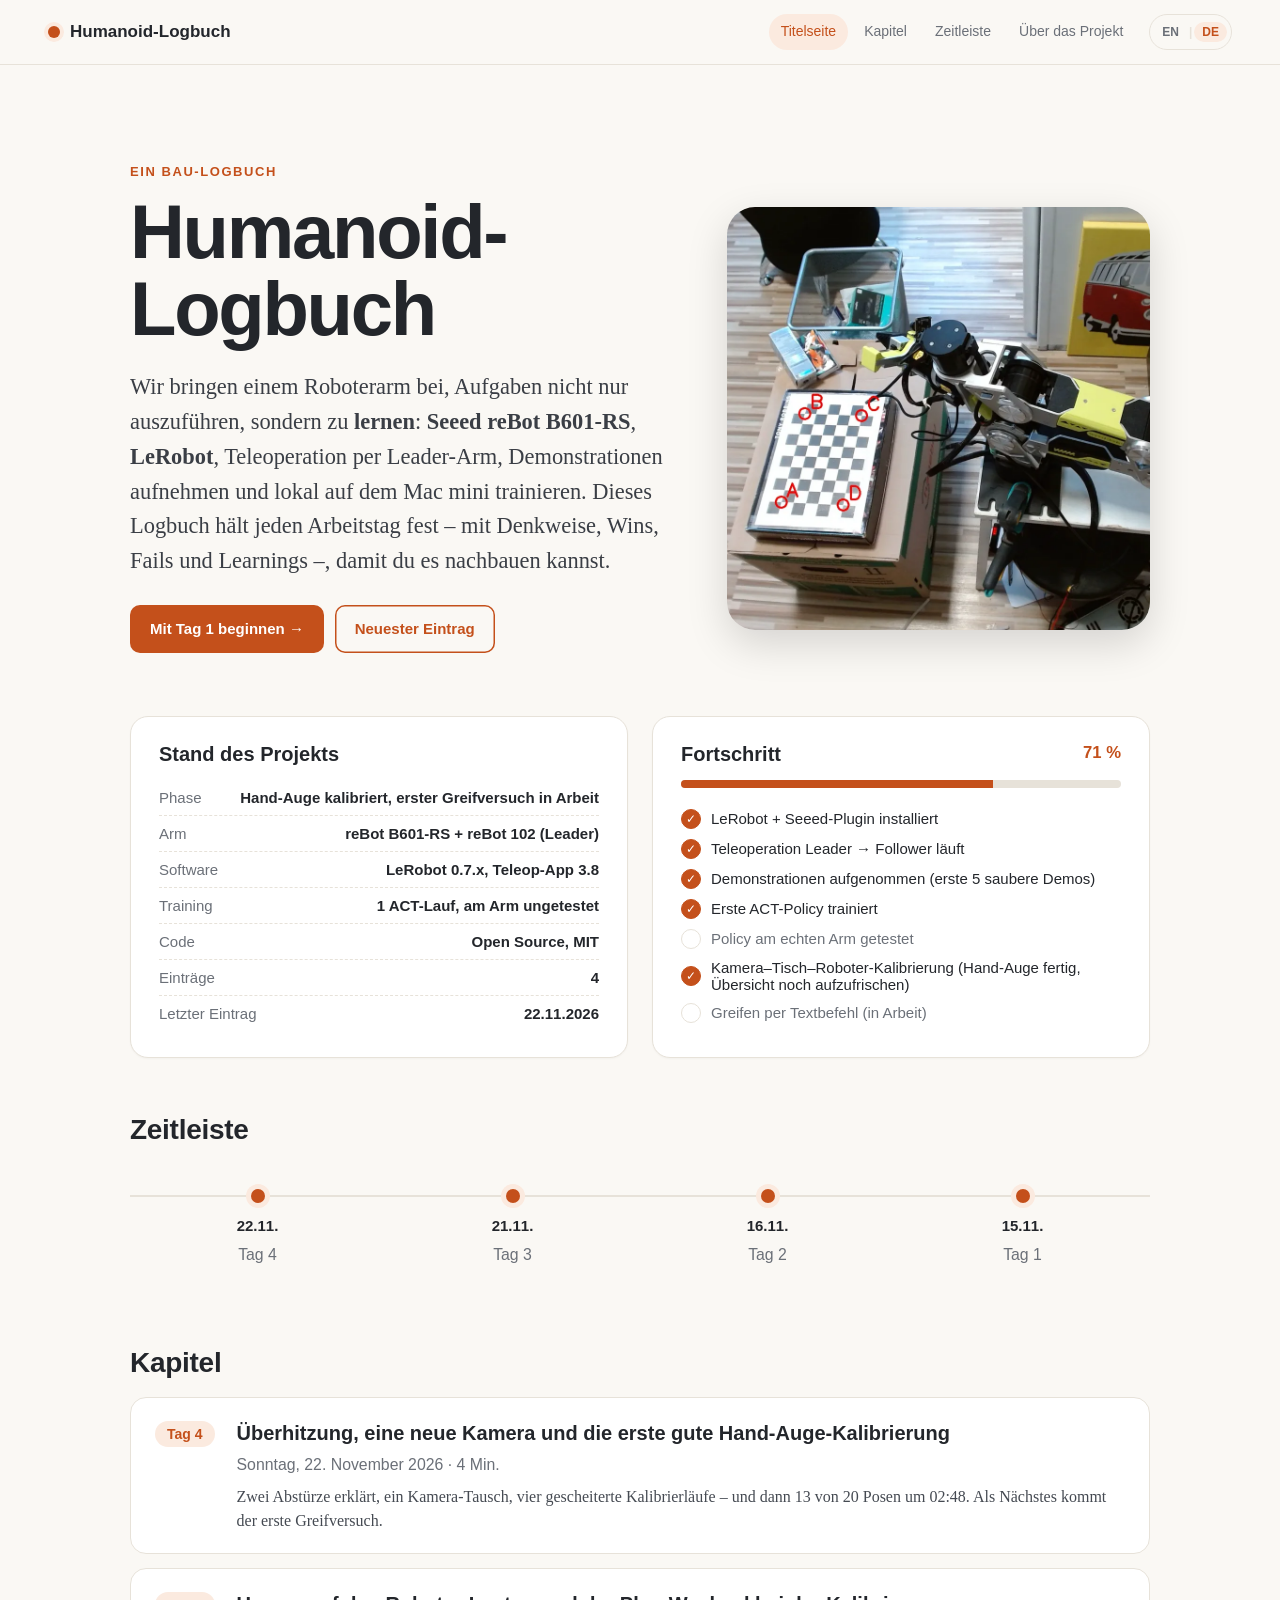
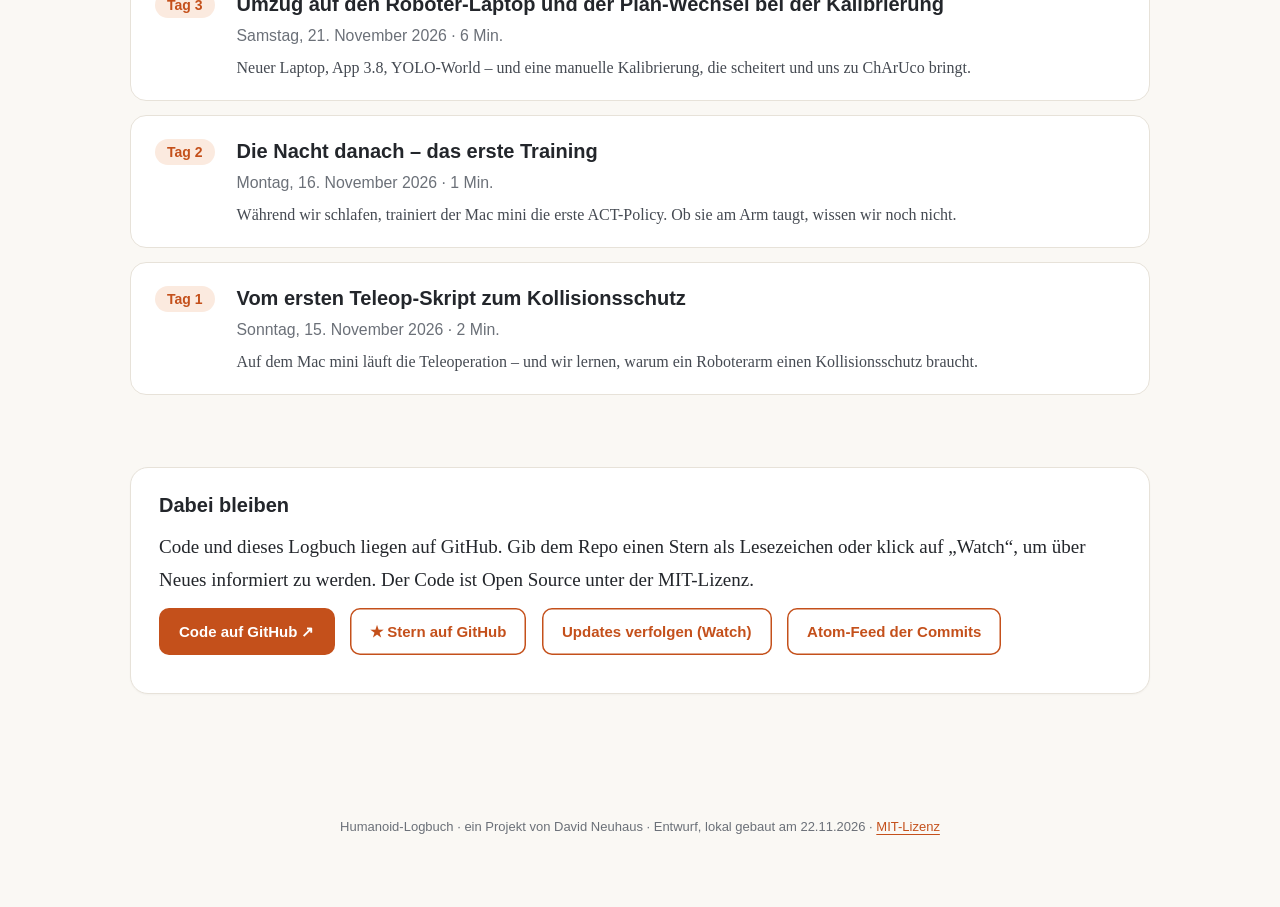
==== commit 3d2d2a41: "Log 2026-11-22: overheating, new camera, first good hand-eye calibration" ====
--- a/site/de/index.html
+++ b/site/de/index.html
@@ -1,11 +1,11 @@
 <!doctype html><html lang="de"><head><meta charset="utf-8"><meta name="viewport" content="width=device-width,initial-scale=1">
 <title>Humanoid-Logbuch</title><meta name="description" content="Wir bringen einem Roboterarm bei, Aufgaben nicht nur auszuführen, sondern zu **lernen**: **Seeed reBot B601-RS**, **LeRobot**, Teleoperation per Leader-Arm, Demonstrationen aufnehmen und lokal auf dem Mac mini trainieren. Dieses Logbuch hält jeden Arbeitstag fest – mit Denkweise, Wins, Fails und Learnings –, damit du es nachbauen kannst."><link rel="stylesheet" href="../assets/style.css"></head>
 <body><header class="top"><a class="brand" href="index.html"><span class="dot"></span>Humanoid-Logbuch</a><nav><a href="index.html" class=on>Titelseite</a><a href="index.html#kapitel">Kapitel</a><a href="index.html#zeitleiste">Zeitleiste</a><a href="about.html">Über das Projekt</a><span class="lang"><a href="../index.html" hreflang="en" lang="en">EN</a><i>|</i><a href="index.html" class=on hreflang="de" lang="de">DE</a></span></nav></header>
-<main><section class="cover"><div class="cover-text"><p class="kicker">Ein Bau-Logbuch</p><h1>Humanoid-Logbuch</h1><p class="lede">Wir bringen einem Roboterarm bei, Aufgaben nicht nur auszuführen, sondern zu <strong>lernen</strong>: <strong>Seeed reBot B601-RS</strong>, <strong>LeRobot</strong>, Teleoperation per Leader-Arm, Demonstrationen aufnehmen und lokal auf dem Mac mini trainieren. Dieses Logbuch hält jeden Arbeitstag fest – mit Denkweise, Wins, Fails und Learnings –, damit du es nachbauen kannst.</p><p class="cta"><a class="btn" href="tag/2026-11-15.html">Mit Tag 1 beginnen →</a> <a class="btn ghost" href="tag/2026-11-21.html">Neuester Eintrag</a></p></div><div class="cover-img"><img src="../media/cover.webp" alt=""></div></section>
-<section class="wrap"><div class="grid2"><div class="card stand"><h2>Stand des Projekts</h2><ul class="facts"><li><span>Phase</span><strong>Kamera-Kalibrierung (Greif-Grundlagen begonnen)</strong></li><li><span>Arm</span><strong>reBot B601-RS + reBot 102 (Leader)</strong></li><li><span>Software</span><strong>LeRobot 0.7.x, Teleop-App 3.8</strong></li><li><span>Training</span><strong>1 ACT-Lauf, am Arm ungetestet</strong></li><li><span>Code</span><strong>Open Source, MIT</strong></li><li><span>Einträge</span><strong>3</strong></li><li><span>Letzter Eintrag</span><strong>21.11.2026</strong></li></ul></div>
-<div class="card"><h2>Fortschritt <small>57 %</small></h2><div class="bar"><i style="width:57%"></i></div><ul class="ms"><li class="done"><span class="chk">✓</span>LeRobot + Seeed-Plugin installiert</li><li class="done"><span class="chk">✓</span>Teleoperation Leader → Follower läuft</li><li class="done"><span class="chk">✓</span>Demonstrationen aufgenommen (erste 5 saubere Demos)</li><li class="done"><span class="chk">✓</span>Erste ACT-Policy trainiert</li><li class=""><span class="chk"></span>Policy am echten Arm getestet</li><li class=""><span class="chk"></span>Kamera–Tisch–Roboter-Kalibrierung (in Arbeit)</li><li class=""><span class="chk"></span>Greifen per Textbefehl</li></ul></div></div>
-<h2 id="zeitleiste" class="sh">Zeitleiste</h2><div class="timeline"><a class="node" href="tag/2026-11-21.html"><span class="d"></span><b>21.11.</b><small>Tag 3</small></a><a class="node" href="tag/2026-11-16.html"><span class="d"></span><b>16.11.</b><small>Tag 2</small></a><a class="node" href="tag/2026-11-15.html"><span class="d"></span><b>15.11.</b><small>Tag 1</small></a></div>
-<h2 id="kapitel" class="sh">Kapitel</h2><ol class="chapters"><li><a href="tag/2026-11-21.html"><span class="no">Tag 3</span><span class="ct"><strong>Umzug auf den Roboter-Laptop und der Plan-Wechsel bei der Kalibrierung</strong><small>Samstag, 21. November 2026 · 6 Min.</small><span class="sum">Neuer Laptop, App 3.8, YOLO-World – und eine manuelle Kalibrierung, die scheitert und uns zu ChArUco bringt.</span></span></a></li><li><a href="tag/2026-11-16.html"><span class="no">Tag 2</span><span class="ct"><strong>Die Nacht danach – das erste Training</strong><small>Montag, 16. November 2026 · 1 Min.</small><span class="sum">Während wir schlafen, trainiert der Mac mini die erste ACT-Policy. Ob sie am Arm taugt, wissen wir noch nicht.</span></span></a></li><li><a href="tag/2026-11-15.html"><span class="no">Tag 1</span><span class="ct"><strong>Vom ersten Teleop-Skript zum Kollisionsschutz</strong><small>Sonntag, 15. November 2026 · 2 Min.</small><span class="sum">Auf dem Mac mini läuft die Teleoperation – und wir lernen, warum ein Roboterarm einen Kollisionsschutz braucht.</span></span></a></li></ol></section></main>
+<main><section class="cover"><div class="cover-text"><p class="kicker">Ein Bau-Logbuch</p><h1>Humanoid-Logbuch</h1><p class="lede">Wir bringen einem Roboterarm bei, Aufgaben nicht nur auszuführen, sondern zu <strong>lernen</strong>: <strong>Seeed reBot B601-RS</strong>, <strong>LeRobot</strong>, Teleoperation per Leader-Arm, Demonstrationen aufnehmen und lokal auf dem Mac mini trainieren. Dieses Logbuch hält jeden Arbeitstag fest – mit Denkweise, Wins, Fails und Learnings –, damit du es nachbauen kannst.</p><p class="cta"><a class="btn" href="tag/2026-11-15.html">Mit Tag 1 beginnen →</a> <a class="btn ghost" href="tag/2026-11-22.html">Neuester Eintrag</a></p></div><div class="cover-img"><img src="../media/cover.webp" alt=""></div></section>
+<section class="wrap"><div class="grid2"><div class="card stand"><h2>Stand des Projekts</h2><ul class="facts"><li><span>Phase</span><strong>Hand-Auge kalibriert, erster Greifversuch in Arbeit</strong></li><li><span>Arm</span><strong>reBot B601-RS + reBot 102 (Leader)</strong></li><li><span>Software</span><strong>LeRobot 0.7.x, Teleop-App 3.8</strong></li><li><span>Training</span><strong>1 ACT-Lauf, am Arm ungetestet</strong></li><li><span>Code</span><strong>Open Source, MIT</strong></li><li><span>Einträge</span><strong>4</strong></li><li><span>Letzter Eintrag</span><strong>22.11.2026</strong></li></ul></div>
+<div class="card"><h2>Fortschritt <small>71 %</small></h2><div class="bar"><i style="width:71%"></i></div><ul class="ms"><li class="done"><span class="chk">✓</span>LeRobot + Seeed-Plugin installiert</li><li class="done"><span class="chk">✓</span>Teleoperation Leader → Follower läuft</li><li class="done"><span class="chk">✓</span>Demonstrationen aufgenommen (erste 5 saubere Demos)</li><li class="done"><span class="chk">✓</span>Erste ACT-Policy trainiert</li><li class=""><span class="chk"></span>Policy am echten Arm getestet</li><li class="done"><span class="chk">✓</span>Kamera–Tisch–Roboter-Kalibrierung (Hand-Auge fertig, Übersicht noch aufzufrischen)</li><li class=""><span class="chk"></span>Greifen per Textbefehl (in Arbeit)</li></ul></div></div>
+<h2 id="zeitleiste" class="sh">Zeitleiste</h2><div class="timeline"><a class="node" href="tag/2026-11-22.html"><span class="d"></span><b>22.11.</b><small>Tag 4</small></a><a class="node" href="tag/2026-11-21.html"><span class="d"></span><b>21.11.</b><small>Tag 3</small></a><a class="node" href="tag/2026-11-16.html"><span class="d"></span><b>16.11.</b><small>Tag 2</small></a><a class="node" href="tag/2026-11-15.html"><span class="d"></span><b>15.11.</b><small>Tag 1</small></a></div>
+<h2 id="kapitel" class="sh">Kapitel</h2><ol class="chapters"><li><a href="tag/2026-11-22.html"><span class="no">Tag 4</span><span class="ct"><strong>Überhitzung, eine neue Kamera und die erste gute Hand-Auge-Kalibrierung</strong><small>Sonntag, 22. November 2026 · 4 Min.</small><span class="sum">Zwei Abstürze erklärt, ein Kamera-Tausch, vier gescheiterte Kalibrierläufe – und dann 13 von 20 Posen um 02:48. Als Nächstes kommt der erste Greifversuch.</span></span></a></li><li><a href="tag/2026-11-21.html"><span class="no">Tag 3</span><span class="ct"><strong>Umzug auf den Roboter-Laptop und der Plan-Wechsel bei der Kalibrierung</strong><small>Samstag, 21. November 2026 · 6 Min.</small><span class="sum">Neuer Laptop, App 3.8, YOLO-World – und eine manuelle Kalibrierung, die scheitert und uns zu ChArUco bringt.</span></span></a></li><li><a href="tag/2026-11-16.html"><span class="no">Tag 2</span><span class="ct"><strong>Die Nacht danach – das erste Training</strong><small>Montag, 16. November 2026 · 1 Min.</small><span class="sum">Während wir schlafen, trainiert der Mac mini die erste ACT-Policy. Ob sie am Arm taugt, wissen wir noch nicht.</span></span></a></li><li><a href="tag/2026-11-15.html"><span class="no">Tag 1</span><span class="ct"><strong>Vom ersten Teleop-Skript zum Kollisionsschutz</strong><small>Sonntag, 15. November 2026 · 2 Min.</small><span class="sum">Auf dem Mac mini läuft die Teleoperation – und wir lernen, warum ein Roboterarm einen Kollisionsschutz braucht.</span></span></a></li></ol></section></main>
 <section class="wrap follow"><div class="card"><h2>Dabei bleiben</h2><p>Code und dieses Logbuch liegen auf GitHub. Gib dem Repo einen Stern als Lesezeichen oder klick auf „Watch“, um über Neues informiert zu werden. Der Code ist Open Source unter der MIT-Lizenz.</p><p class="code-links"><a class="btn" href="https://github.com/davidneuhaus/rebot-B601-RS">Code auf GitHub ↗</a> <a class="btn ghost" href="https://github.com/davidneuhaus/rebot-B601-RS/stargazers">★ Stern auf GitHub</a> <a class="btn ghost" href="https://github.com/davidneuhaus/rebot-B601-RS/subscription">Updates verfolgen (Watch)</a> <a class="btn ghost" href="https://github.com/davidneuhaus/rebot-B601-RS/commits/main.atom">Atom-Feed der Commits</a></p></div></section>
 <footer><p>Humanoid-Logbuch · ein Projekt von David Neuhaus · Entwurf, lokal gebaut am 22.11.2026 · <a href="https://github.com/davidneuhaus/rebot-B601-RS/blob/main/LICENSE">MIT-Lizenz</a></p></footer>
 <script src="../assets/app.js"></script></body></html>
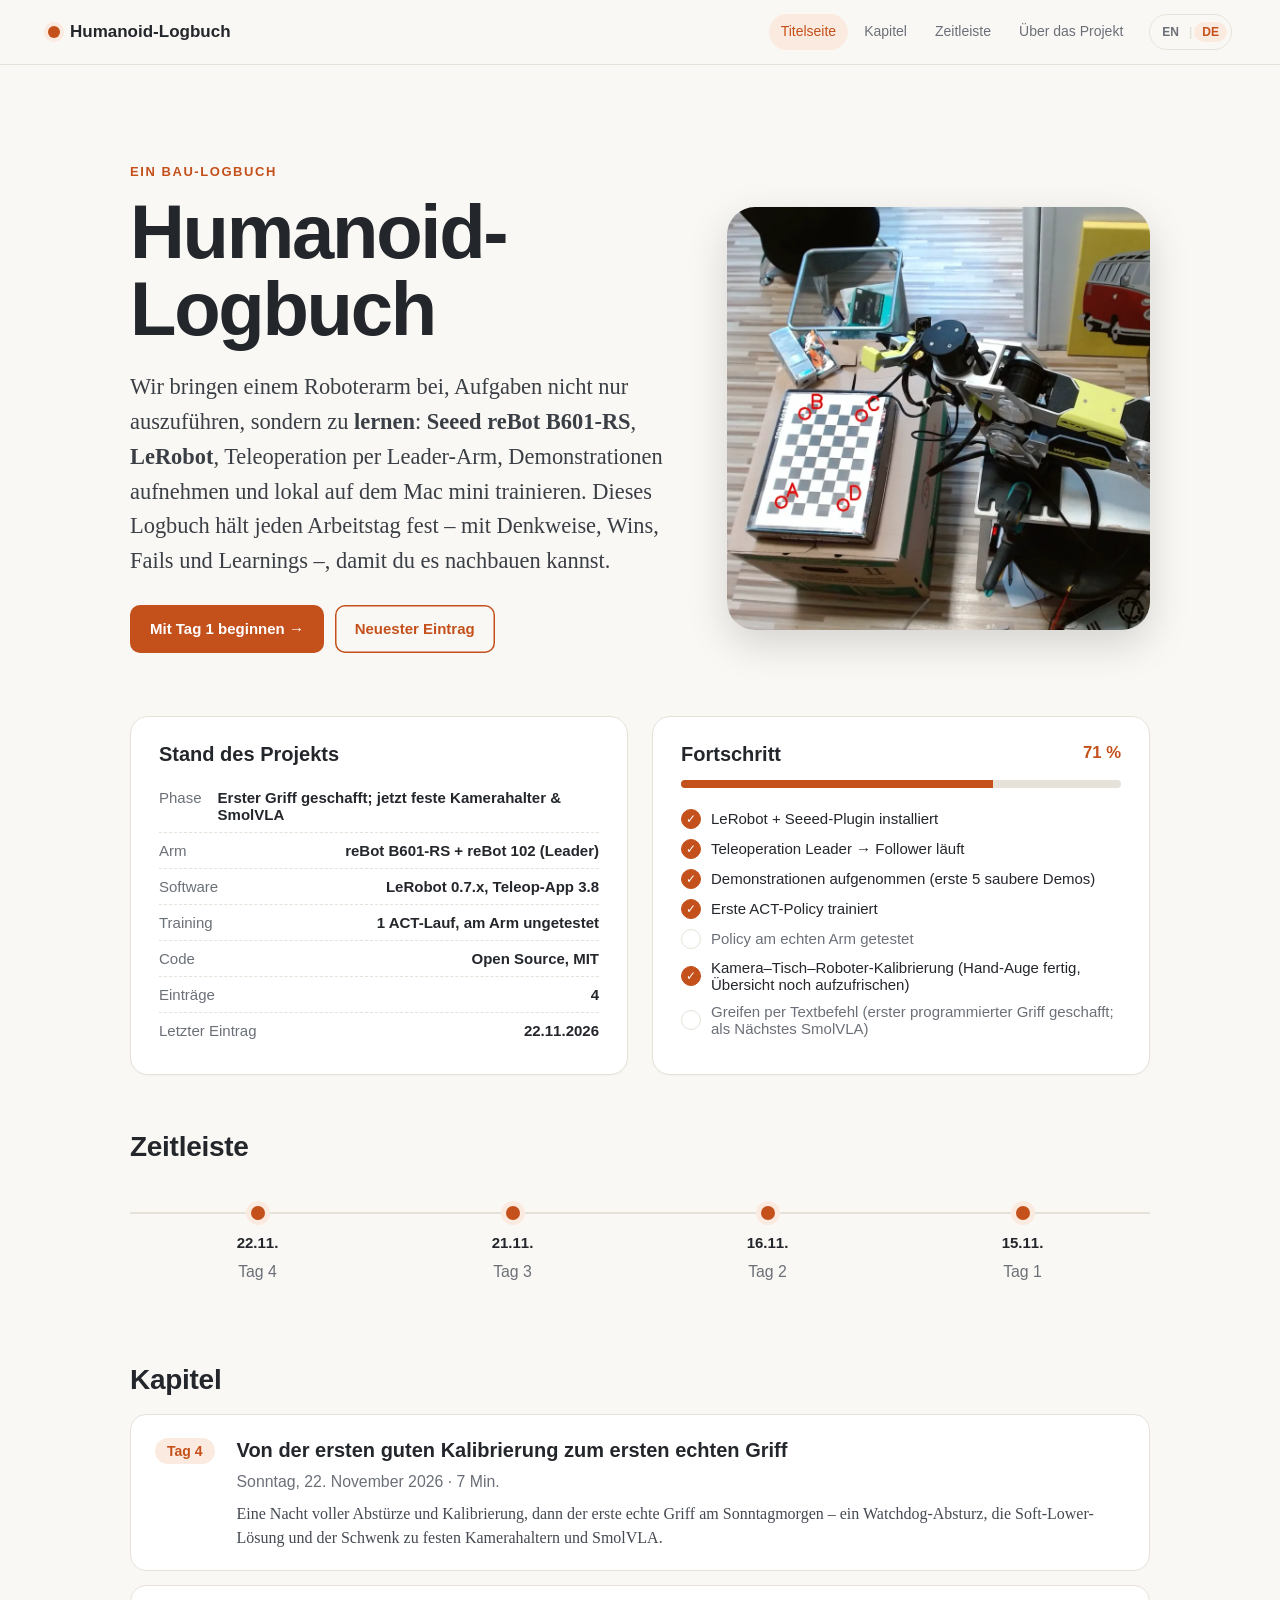
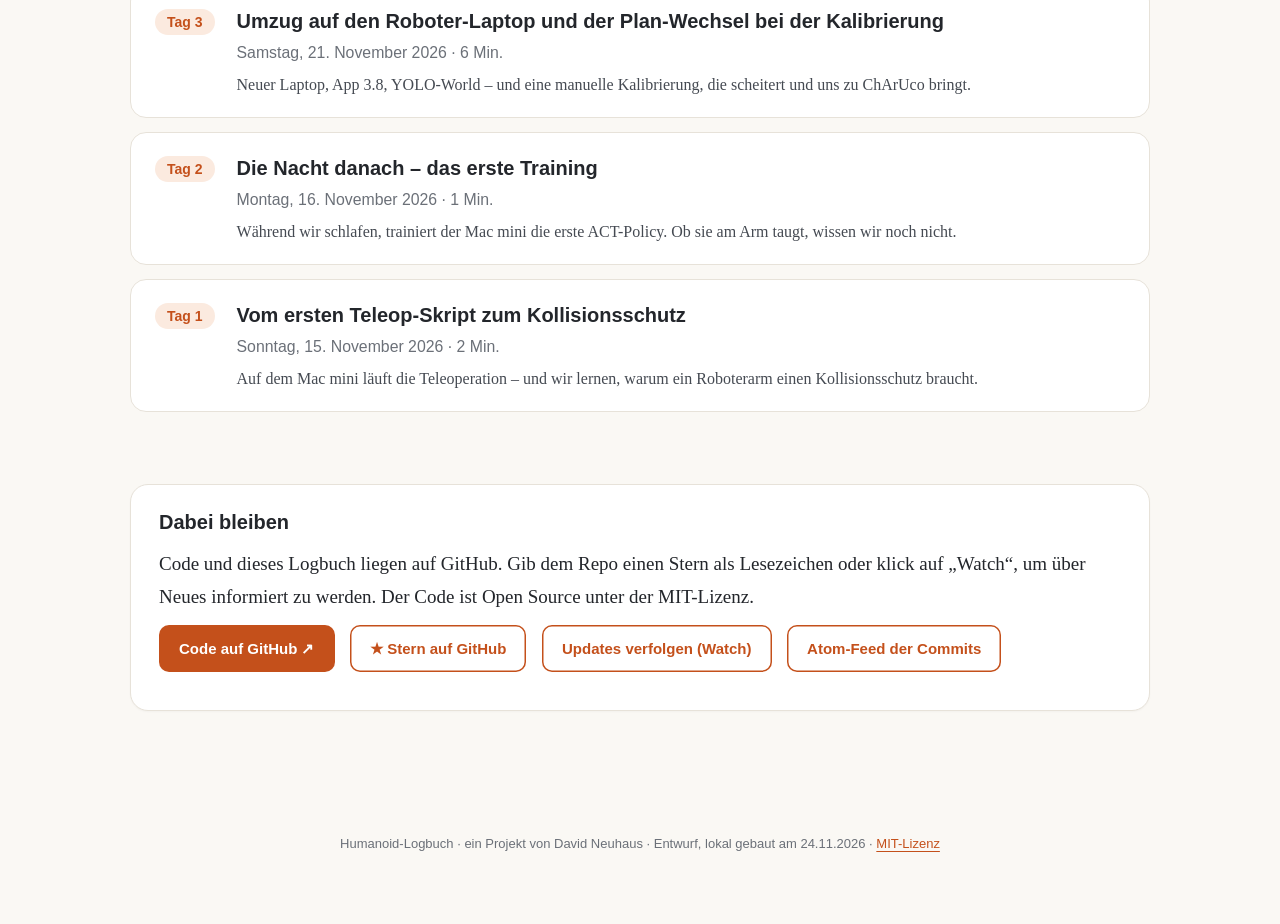
==== commit 9a13759a: "Log 2026-11-22: morning grasp, drop, rigid-mount and SmolVLA pivot" ====
--- a/site/de/index.html
+++ b/site/de/index.html
@@ -2,10 +2,10 @@
 <title>Humanoid-Logbuch</title><meta name="description" content="Wir bringen einem Roboterarm bei, Aufgaben nicht nur auszuführen, sondern zu **lernen**: **Seeed reBot B601-RS**, **LeRobot**, Teleoperation per Leader-Arm, Demonstrationen aufnehmen und lokal auf dem Mac mini trainieren. Dieses Logbuch hält jeden Arbeitstag fest – mit Denkweise, Wins, Fails und Learnings –, damit du es nachbauen kannst."><link rel="stylesheet" href="../assets/style.css"></head>
 <body><header class="top"><a class="brand" href="index.html"><span class="dot"></span>Humanoid-Logbuch</a><nav><a href="index.html" class=on>Titelseite</a><a href="index.html#kapitel">Kapitel</a><a href="index.html#zeitleiste">Zeitleiste</a><a href="about.html">Über das Projekt</a><span class="lang"><a href="../index.html" hreflang="en" lang="en">EN</a><i>|</i><a href="index.html" class=on hreflang="de" lang="de">DE</a></span></nav></header>
 <main><section class="cover"><div class="cover-text"><p class="kicker">Ein Bau-Logbuch</p><h1>Humanoid-Logbuch</h1><p class="lede">Wir bringen einem Roboterarm bei, Aufgaben nicht nur auszuführen, sondern zu <strong>lernen</strong>: <strong>Seeed reBot B601-RS</strong>, <strong>LeRobot</strong>, Teleoperation per Leader-Arm, Demonstrationen aufnehmen und lokal auf dem Mac mini trainieren. Dieses Logbuch hält jeden Arbeitstag fest – mit Denkweise, Wins, Fails und Learnings –, damit du es nachbauen kannst.</p><p class="cta"><a class="btn" href="tag/2026-11-15.html">Mit Tag 1 beginnen →</a> <a class="btn ghost" href="tag/2026-11-22.html">Neuester Eintrag</a></p></div><div class="cover-img"><img src="../media/cover.webp" alt=""></div></section>
-<section class="wrap"><div class="grid2"><div class="card stand"><h2>Stand des Projekts</h2><ul class="facts"><li><span>Phase</span><strong>Hand-Auge kalibriert, erster Greifversuch in Arbeit</strong></li><li><span>Arm</span><strong>reBot B601-RS + reBot 102 (Leader)</strong></li><li><span>Software</span><strong>LeRobot 0.7.x, Teleop-App 3.8</strong></li><li><span>Training</span><strong>1 ACT-Lauf, am Arm ungetestet</strong></li><li><span>Code</span><strong>Open Source, MIT</strong></li><li><span>Einträge</span><strong>4</strong></li><li><span>Letzter Eintrag</span><strong>22.11.2026</strong></li></ul></div>
-<div class="card"><h2>Fortschritt <small>71 %</small></h2><div class="bar"><i style="width:71%"></i></div><ul class="ms"><li class="done"><span class="chk">✓</span>LeRobot + Seeed-Plugin installiert</li><li class="done"><span class="chk">✓</span>Teleoperation Leader → Follower läuft</li><li class="done"><span class="chk">✓</span>Demonstrationen aufgenommen (erste 5 saubere Demos)</li><li class="done"><span class="chk">✓</span>Erste ACT-Policy trainiert</li><li class=""><span class="chk"></span>Policy am echten Arm getestet</li><li class="done"><span class="chk">✓</span>Kamera–Tisch–Roboter-Kalibrierung (Hand-Auge fertig, Übersicht noch aufzufrischen)</li><li class=""><span class="chk"></span>Greifen per Textbefehl (in Arbeit)</li></ul></div></div>
+<section class="wrap"><div class="grid2"><div class="card stand"><h2>Stand des Projekts</h2><ul class="facts"><li><span>Phase</span><strong>Erster Griff geschafft; jetzt feste Kamerahalter &amp; SmolVLA</strong></li><li><span>Arm</span><strong>reBot B601-RS + reBot 102 (Leader)</strong></li><li><span>Software</span><strong>LeRobot 0.7.x, Teleop-App 3.8</strong></li><li><span>Training</span><strong>1 ACT-Lauf, am Arm ungetestet</strong></li><li><span>Code</span><strong>Open Source, MIT</strong></li><li><span>Einträge</span><strong>4</strong></li><li><span>Letzter Eintrag</span><strong>22.11.2026</strong></li></ul></div>
+<div class="card"><h2>Fortschritt <small>71 %</small></h2><div class="bar"><i style="width:71%"></i></div><ul class="ms"><li class="done"><span class="chk">✓</span>LeRobot + Seeed-Plugin installiert</li><li class="done"><span class="chk">✓</span>Teleoperation Leader → Follower läuft</li><li class="done"><span class="chk">✓</span>Demonstrationen aufgenommen (erste 5 saubere Demos)</li><li class="done"><span class="chk">✓</span>Erste ACT-Policy trainiert</li><li class=""><span class="chk"></span>Policy am echten Arm getestet</li><li class="done"><span class="chk">✓</span>Kamera–Tisch–Roboter-Kalibrierung (Hand-Auge fertig, Übersicht noch aufzufrischen)</li><li class=""><span class="chk"></span>Greifen per Textbefehl (erster programmierter Griff geschafft; als Nächstes SmolVLA)</li></ul></div></div>
 <h2 id="zeitleiste" class="sh">Zeitleiste</h2><div class="timeline"><a class="node" href="tag/2026-11-22.html"><span class="d"></span><b>22.11.</b><small>Tag 4</small></a><a class="node" href="tag/2026-11-21.html"><span class="d"></span><b>21.11.</b><small>Tag 3</small></a><a class="node" href="tag/2026-11-16.html"><span class="d"></span><b>16.11.</b><small>Tag 2</small></a><a class="node" href="tag/2026-11-15.html"><span class="d"></span><b>15.11.</b><small>Tag 1</small></a></div>
-<h2 id="kapitel" class="sh">Kapitel</h2><ol class="chapters"><li><a href="tag/2026-11-22.html"><span class="no">Tag 4</span><span class="ct"><strong>Überhitzung, eine neue Kamera und die erste gute Hand-Auge-Kalibrierung</strong><small>Sonntag, 22. November 2026 · 4 Min.</small><span class="sum">Zwei Abstürze erklärt, ein Kamera-Tausch, vier gescheiterte Kalibrierläufe – und dann 13 von 20 Posen um 02:48. Als Nächstes kommt der erste Greifversuch.</span></span></a></li><li><a href="tag/2026-11-21.html"><span class="no">Tag 3</span><span class="ct"><strong>Umzug auf den Roboter-Laptop und der Plan-Wechsel bei der Kalibrierung</strong><small>Samstag, 21. November 2026 · 6 Min.</small><span class="sum">Neuer Laptop, App 3.8, YOLO-World – und eine manuelle Kalibrierung, die scheitert und uns zu ChArUco bringt.</span></span></a></li><li><a href="tag/2026-11-16.html"><span class="no">Tag 2</span><span class="ct"><strong>Die Nacht danach – das erste Training</strong><small>Montag, 16. November 2026 · 1 Min.</small><span class="sum">Während wir schlafen, trainiert der Mac mini die erste ACT-Policy. Ob sie am Arm taugt, wissen wir noch nicht.</span></span></a></li><li><a href="tag/2026-11-15.html"><span class="no">Tag 1</span><span class="ct"><strong>Vom ersten Teleop-Skript zum Kollisionsschutz</strong><small>Sonntag, 15. November 2026 · 2 Min.</small><span class="sum">Auf dem Mac mini läuft die Teleoperation – und wir lernen, warum ein Roboterarm einen Kollisionsschutz braucht.</span></span></a></li></ol></section></main>
+<h2 id="kapitel" class="sh">Kapitel</h2><ol class="chapters"><li><a href="tag/2026-11-22.html"><span class="no">Tag 4</span><span class="ct"><strong>Von der ersten guten Kalibrierung zum ersten echten Griff</strong><small>Sonntag, 22. November 2026 · 7 Min.</small><span class="sum">Eine Nacht voller Abstürze und Kalibrierung, dann der erste echte Griff am Sonntagmorgen – ein Watchdog-Absturz, die Soft-Lower-Lösung und der Schwenk zu festen Kamerahaltern und SmolVLA.</span></span></a></li><li><a href="tag/2026-11-21.html"><span class="no">Tag 3</span><span class="ct"><strong>Umzug auf den Roboter-Laptop und der Plan-Wechsel bei der Kalibrierung</strong><small>Samstag, 21. November 2026 · 6 Min.</small><span class="sum">Neuer Laptop, App 3.8, YOLO-World – und eine manuelle Kalibrierung, die scheitert und uns zu ChArUco bringt.</span></span></a></li><li><a href="tag/2026-11-16.html"><span class="no">Tag 2</span><span class="ct"><strong>Die Nacht danach – das erste Training</strong><small>Montag, 16. November 2026 · 1 Min.</small><span class="sum">Während wir schlafen, trainiert der Mac mini die erste ACT-Policy. Ob sie am Arm taugt, wissen wir noch nicht.</span></span></a></li><li><a href="tag/2026-11-15.html"><span class="no">Tag 1</span><span class="ct"><strong>Vom ersten Teleop-Skript zum Kollisionsschutz</strong><small>Sonntag, 15. November 2026 · 2 Min.</small><span class="sum">Auf dem Mac mini läuft die Teleoperation – und wir lernen, warum ein Roboterarm einen Kollisionsschutz braucht.</span></span></a></li></ol></section></main>
 <section class="wrap follow"><div class="card"><h2>Dabei bleiben</h2><p>Code und dieses Logbuch liegen auf GitHub. Gib dem Repo einen Stern als Lesezeichen oder klick auf „Watch“, um über Neues informiert zu werden. Der Code ist Open Source unter der MIT-Lizenz.</p><p class="code-links"><a class="btn" href="https://github.com/davidneuhaus/rebot-B601-RS">Code auf GitHub ↗</a> <a class="btn ghost" href="https://github.com/davidneuhaus/rebot-B601-RS/stargazers">★ Stern auf GitHub</a> <a class="btn ghost" href="https://github.com/davidneuhaus/rebot-B601-RS/subscription">Updates verfolgen (Watch)</a> <a class="btn ghost" href="https://github.com/davidneuhaus/rebot-B601-RS/commits/main.atom">Atom-Feed der Commits</a></p></div></section>
-<footer><p>Humanoid-Logbuch · ein Projekt von David Neuhaus · Entwurf, lokal gebaut am 22.11.2026 · <a href="https://github.com/davidneuhaus/rebot-B601-RS/blob/main/LICENSE">MIT-Lizenz</a></p></footer>
+<footer><p>Humanoid-Logbuch · ein Projekt von David Neuhaus · Entwurf, lokal gebaut am 24.11.2026 · <a href="https://github.com/davidneuhaus/rebot-B601-RS/blob/main/LICENSE">MIT-Lizenz</a></p></footer>
 <script src="../assets/app.js"></script></body></html>
